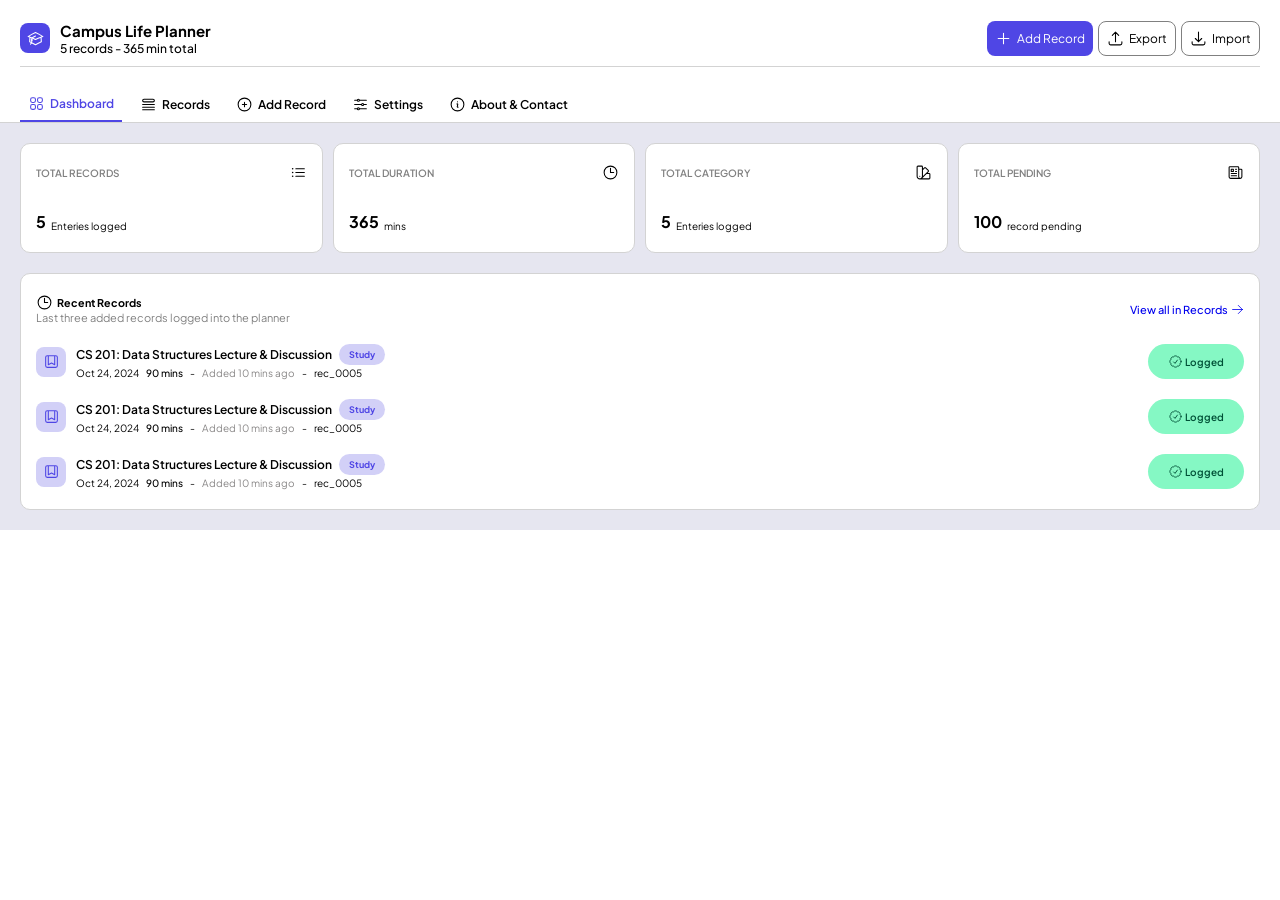
==== index.html @ 9c2cfdbe "M2: original dashboard design" ====
<!DOCTYPE html>
<html lang="en">

<head>
    <meta charset="UTF-8">
    <meta name="viewport" content="width=device-width, initial-scale=1.0">
    <meta name="author" , content="Sandra">
    <meta name="description" content="This is a Campus Life Planner">
    <link rel="stylesheet" href="styles/main.css">
    <title>Campus Life Planner</title>
</head>

<body>
    <main>
        <!-- Header -->
        <header>
            <nav>
                <div class="logo__div">
                    <a href="#" class="logo">
                        <svg style="width: 17px;" xmlns="http://www.w3.org/2000/svg" fill="none" viewBox="0 0 24 24"
                            stroke-width="1.5" stroke="currentColor" class="size-6">
                            <path stroke-linecap="round" stroke-linejoin="round"
                                d="M4.26 10.147a60.438 60.438 0 0 0-.491 6.347A48.62 48.62 0 0 1 12 20.904a48.62 48.62 0 0 1 8.232-4.41 60.46 60.46 0 0 0-.491-6.347m-15.482 0a50.636 50.636 0 0 0-2.658-.813A59.906 59.906 0 0 1 12 3.493a59.903 59.903 0 0 1 10.399 5.84c-.896.248-1.783.52-2.658.814m-15.482 0A50.717 50.717 0 0 1 12 13.489a50.702 50.702 0 0 1 7.74-3.342M6.75 15a.75.75 0 1 0 0-1.5.75.75 0 0 0 0 1.5Zm0 0v-3.675A55.378 55.378 0 0 1 12 8.443m-7.007 11.55A5.981 5.981 0 0 0 6.75 15.75v-1.5" />
                        </svg>

                    </a>
                    <div class="logo__title">
                        <a href="#">Campus Life Planner</a>
                        <p>5 records - 365 min total</p>
                    </div>
                </div>

                <!-- Right side -->
                <div id="div__right">
                    <button id="btn1">
                        <svg style="width: 17px;" xmlns="http://www.w3.org/2000/svg" fill="none" viewBox="0 0 24 24"
                            stroke-width="1.5" stroke="currentColor" class="size-6">
                            <path stroke-linecap="round" stroke-linejoin="round" d="M12 4.5v15m7.5-7.5h-15" />
                        </svg>

                        Add Record
                    </button>
                    <button id="btn2">
                        <svg style="width: 17px;" xmlns="http://www.w3.org/2000/svg" fill="none" viewBox="0 0 24 24"
                            stroke-width="1.5" stroke="currentColor" class="size-6">
                            <path stroke-linecap="round" stroke-linejoin="round"
                                d="M3 16.5v2.25A2.25 2.25 0 0 0 5.25 21h13.5A2.25 2.25 0 0 0 21 18.75V16.5m-13.5-9L12 3m0 0 4.5 4.5M12 3v13.5" />
                        </svg>

                        Export
                    </button>
                    <button id="btn3">
                        <svg style="width: 17px;" xmlns="http://www.w3.org/2000/svg" fill="none" viewBox="0 0 24 24"
                            stroke-width="1.5" stroke="currentColor" class="size-6">
                            <path stroke-linecap="round" stroke-linejoin="round"
                                d="M3 16.5v2.25A2.25 2.25 0 0 0 5.25 21h13.5A2.25 2.25 0 0 0 21 18.75V16.5M16.5 12 12 16.5m0 0L7.5 12m4.5 4.5V3" />
                        </svg>

                        Import
                    </button>
                </div>

                <button id="menu">
                    <svg style="width: 23px;" xmlns="http://www.w3.org/2000/svg" fill="none" viewBox="0 0 24 24"
                        stroke-width="1.5" stroke="currentColor" class="size-6">
                        <path stroke-linecap="round" stroke-linejoin="round"
                            d="M3.75 6.75h16.5M3.75 12h16.5M12 17.25h8.25" />
                    </svg>


                </button>
            </nav>
        </header>

        <!-- Tab Section -->
        <section>
            <div id="tabs">
                <button id="tab1">
                    <svg xmlns="http://www.w3.org/2000/svg" fill="none" viewBox="0 0 24 24" stroke-width="1.5"
                        stroke="currentColor" class="size-6">
                        <path stroke-linecap="round" stroke-linejoin="round"
                            d="M3.75 6A2.25 2.25 0 0 1 6 3.75h2.25A2.25 2.25 0 0 1 10.5 6v2.25a2.25 2.25 0 0 1-2.25 2.25H6a2.25 2.25 0 0 1-2.25-2.25V6ZM3.75 15.75A2.25 2.25 0 0 1 6 13.5h2.25a2.25 2.25 0 0 1 2.25 2.25V18a2.25 2.25 0 0 1-2.25 2.25H6A2.25 2.25 0 0 1 3.75 18v-2.25ZM13.5 6a2.25 2.25 0 0 1 2.25-2.25H18A2.25 2.25 0 0 1 20.25 6v2.25A2.25 2.25 0 0 1 18 10.5h-2.25a2.25 2.25 0 0 1-2.25-2.25V6ZM13.5 15.75a2.25 2.25 0 0 1 2.25-2.25H18a2.25 2.25 0 0 1 2.25 2.25V18A2.25 2.25 0 0 1 18 20.25h-2.25A2.25 2.25 0 0 1 13.5 18v-2.25Z" />
                    </svg>



                    Dashboard
                </button>
                <button id="tab2">
                    <svg xmlns="http://www.w3.org/2000/svg" fill="none" viewBox="0 0 24 24" stroke-width="1.5"
                        stroke="currentColor" class="size-6">
                        <path stroke-linecap="round" stroke-linejoin="round"
                            d="M3.75 12h16.5m-16.5 3.75h16.5M3.75 19.5h16.5M5.625 4.5h12.75a1.875 1.875 0 0 1 0 3.75H5.625a1.875 1.875 0 0 1 0-3.75Z" />
                    </svg>


                    Records
                </button>
                <button id="tab3">
                    <svg xmlns="http://www.w3.org/2000/svg" fill="none" viewBox="0 0 24 24" stroke-width="1.5"
                        stroke="currentColor" class="size-6">
                        <path stroke-linecap="round" stroke-linejoin="round"
                            d="M12 9v6m3-3H9m12 0a9 9 0 1 1-18 0 9 9 0 0 1 18 0Z" />
                    </svg>


                    Add Record
                </button>
                <button id="tab4">
                    <svg xmlns="http://www.w3.org/2000/svg" fill="none" viewBox="0 0 24 24" stroke-width="1.5"
                        stroke="currentColor" class="size-6">
                        <path stroke-linecap="round" stroke-linejoin="round"
                            d="M10.5 6h9.75M10.5 6a1.5 1.5 0 1 1-3 0m3 0a1.5 1.5 0 1 0-3 0M3.75 6H7.5m3 12h9.75m-9.75 0a1.5 1.5 0 0 1-3 0m3 0a1.5 1.5 0 0 0-3 0m-3.75 0H7.5m9-6h3.75m-3.75 0a1.5 1.5 0 0 1-3 0m3 0a1.5 1.5 0 0 0-3 0m-9.75 0h9.75" />
                    </svg>


                    Settings
                </button>
                <button id="tab5">
                    <svg xmlns="http://www.w3.org/2000/svg" fill="none" viewBox="0 0 24 24" stroke-width="1.5"
                        stroke="currentColor" class="size-6">
                        <path stroke-linecap="round" stroke-linejoin="round"
                            d="m11.25 11.25.041-.02a.75.75 0 0 1 1.063.852l-.708 2.836a.75.75 0 0 0 1.063.853l.041-.021M21 12a9 9 0 1 1-18 0 9 9 0 0 1 18 0Zm-9-3.75h.008v.008H12V8.25Z" />
                    </svg>


                    About &amp; Contact
                </button>
            </div>
        </section>

        <!-- Cards -->
        <section id="cards">
            <div id="card__holder">
                <div id="card">
                    <div id="card__top">
                        <h5>TOTAL RECORDS</h5>
                        <svg xmlns="http://www.w3.org/2000/svg" fill="none" viewBox="0 0 24 24" stroke-width="1.5"
                            stroke="currentColor" class="size-6">
                            <path stroke-linecap="round" stroke-linejoin="round"
                                d="M8.25 6.75h12M8.25 12h12m-12 5.25h12M3.75 6.75h.007v.008H3.75V6.75Zm.375 0a.375.375 0 1 1-.75 0 .375.375 0 0 1 .75 0ZM3.75 12h.007v.008H3.75V12Zm.375 0a.375.375 0 1 1-.75 0 .375.375 0 0 1 .75 0Zm-.375 5.25h.007v.008H3.75v-.008Zm.375 0a.375.375 0 1 1-.75 0 .375.375 0 0 1 .75 0Z" />
                        </svg>

                    </div>

                    <div id="card__bottom">
                        <h4>5</h4>
                        <p>Enteries logged</p>
                    </div>
                </div>

                <div id="card">
                    <div id="card__top">
                        <h5>TOTAL DURATION</h5>
                        <svg xmlns="http://www.w3.org/2000/svg" fill="none" viewBox="0 0 24 24" stroke-width="1.5"
                            stroke="currentColor" class="size-6">
                            <path stroke-linecap="round" stroke-linejoin="round"
                                d="M12 6v6h4.5m4.5 0a9 9 0 1 1-18 0 9 9 0 0 1 18 0Z" />
                        </svg>


                    </div>

                    <div id="card__bottom">
                        <h4>365</h4>
                        <p>mins</p>
                    </div>
                </div>

                <div id="card">
                    <div id="card__top">
                        <h5>TOTAL CATEGORY</h5>
                        <svg xmlns="http://www.w3.org/2000/svg" fill="none" viewBox="0 0 24 24" stroke-width="1.5"
                            stroke="currentColor" class="size-6">
                            <path stroke-linecap="round" stroke-linejoin="round"
                                d="M4.098 19.902a3.75 3.75 0 0 0 5.304 0l6.401-6.402M6.75 21A3.75 3.75 0 0 1 3 17.25V4.125C3 3.504 3.504 3 4.125 3h5.25c.621 0 1.125.504 1.125 1.125v4.072M6.75 21a3.75 3.75 0 0 0 3.75-3.75V8.197M6.75 21h13.125c.621 0 1.125-.504 1.125-1.125v-5.25c0-.621-.504-1.125-1.125-1.125h-4.072M10.5 8.197l2.88-2.88c.438-.439 1.15-.439 1.59 0l3.712 3.713c.44.44.44 1.152 0 1.59l-2.879 2.88M6.75 17.25h.008v.008H6.75v-.008Z" />
                        </svg>



                    </div>

                    <div id="card__bottom">
                        <h4>5</h4>
                        <p>Enteries logged</p>
                    </div>
                </div>

                <div id="card">
                    <div id="card__top">
                        <h5>TOTAL PENDING</h5>
                        <svg xmlns="http://www.w3.org/2000/svg" fill="none" viewBox="0 0 24 24" stroke-width="1.5"
                            stroke="currentColor" class="size-6">
                            <path stroke-linecap="round" stroke-linejoin="round"
                                d="M12 7.5h1.5m-1.5 3h1.5m-7.5 3h7.5m-7.5 3h7.5m3-9h3.375c.621 0 1.125.504 1.125 1.125V18a2.25 2.25 0 0 1-2.25 2.25M16.5 7.5V18a2.25 2.25 0 0 0 2.25 2.25M16.5 7.5V4.875c0-.621-.504-1.125-1.125-1.125H4.125C3.504 3.75 3 4.254 3 4.875V18a2.25 2.25 0 0 0 2.25 2.25h13.5M6 7.5h3v3H6v-3Z" />
                        </svg>


                    </div>

                    <div id="card__bottom">
                        <h4>100</h4>
                        <p>record pending</p>
                    </div>
                </div>
            </div>

            <div id="recent">
                <div id="recent__top">
                    <div>
                        <div id="recent__top__title">
                            <svg xmlns="http://www.w3.org/2000/svg" fill="none" viewBox="0 0 24 24" stroke-width="1.5"
                                stroke="currentColor" class="size-6">
                                <path stroke-linecap="round" stroke-linejoin="round"
                                    d="M12 6v6h4.5m4.5 0a9 9 0 1 1-18 0 9 9 0 0 1 18 0Z" />
                            </svg>

                            <h6>Recent Records</h6>
                        </div>
                        <p>Last three added records logged into the planner</p>
                    </div>

                    <a href="#">
                        View all in Records
                        <svg style="width: 13px;" xmlns="http://www.w3.org/2000/svg" fill="none" viewBox="0 0 24 24"
                            stroke-width="1.5" stroke="currentColor" class="size-6">
                            <path stroke-linecap="round" stroke-linejoin="round"
                                d="M13.5 4.5 21 12m0 0-7.5 7.5M21 12H3" />
                        </svg>

                    </a>
                </div>

                <article>
                    <div id="article__title__holder">
                        <div id="record__icon">
                            <svg xmlns="http://www.w3.org/2000/svg" fill="none" viewBox="0 0 24 24" stroke-width="1.5"
                                stroke="currentColor" class="size-6">
                                <path stroke-linecap="round" stroke-linejoin="round"
                                    d="M16.5 3.75V16.5L12 14.25 7.5 16.5V3.75m9 0H18A2.25 2.25 0 0 1 20.25 6v12A2.25 2.25 0 0 1 18 20.25H6A2.25 2.25 0 0 1 3.75 18V6A2.25 2.25 0 0 1 6 3.75h1.5m9 0h-9" />
                            </svg>
                        </div>

                        <div>
                            <div id="article__title">
                                <h4>CS 201: Data Structures Lecture & Discussion</h4>
                                <p>Study</p>
                            </div>
                            <p id="article__footer">
                                Oct 24, 2024 <span style="font-weight: 500;">90 mins</span> - <span
                                    style="color: rgb(137, 135, 135);">Added 10 mins ago</span> - <span
                                    style="font-size: 10px;">rec_0005</span>
                            </p>
                        </div>
                    </div>

                    <div id="article__status">
                        <svg style="width: 15px;" xmlns="http://www.w3.org/2000/svg" fill="none" viewBox="0 0 24 24" stroke-width="1.5"
                            stroke="currentColor" class="size-6">
                            <path stroke-linecap="round" stroke-linejoin="round"
                                d="M9 12.75 11.25 15 15 9.75M21 12c0 1.268-.63 2.39-1.593 3.068a3.745 3.745 0 0 1-1.043 3.296 3.745 3.745 0 0 1-3.296 1.043A3.745 3.745 0 0 1 12 21c-1.268 0-2.39-.63-3.068-1.593a3.746 3.746 0 0 1-3.296-1.043 3.745 3.745 0 0 1-1.043-3.296A3.745 3.745 0 0 1 3 12c0-1.268.63-2.39 1.593-3.068a3.745 3.745 0 0 1 1.043-3.296 3.746 3.746 0 0 1 3.296-1.043A3.746 3.746 0 0 1 12 3c1.268 0 2.39.63 3.068 1.593a3.746 3.746 0 0 1 3.296 1.043 3.746 3.746 0 0 1 1.043 3.296A3.745 3.745 0 0 1 21 12Z" />
                        </svg>

                        Logged
                    </div>
                </article>

                <article>
                    <div id="article__title__holder">
                        <div id="record__icon">
                            <svg xmlns="http://www.w3.org/2000/svg" fill="none" viewBox="0 0 24 24" stroke-width="1.5"
                                stroke="currentColor" class="size-6">
                                <path stroke-linecap="round" stroke-linejoin="round"
                                    d="M16.5 3.75V16.5L12 14.25 7.5 16.5V3.75m9 0H18A2.25 2.25 0 0 1 20.25 6v12A2.25 2.25 0 0 1 18 20.25H6A2.25 2.25 0 0 1 3.75 18V6A2.25 2.25 0 0 1 6 3.75h1.5m9 0h-9" />
                            </svg>
                        </div>

                        <div>
                            <div id="article__title">
                                <h4>CS 201: Data Structures Lecture & Discussion</h4>
                                <p>Study</p>
                            </div>
                            <p id="article__footer">
                                Oct 24, 2024 <span style="font-weight: 500;">90 mins</span> - <span
                                    style="color: rgb(137, 135, 135);">Added 10 mins ago</span> - <span
                                    style="font-size: 10px;">rec_0005</span>
                            </p>
                        </div>
                    </div>

                    <div id="article__status">
                        <svg style="width: 15px;" xmlns="http://www.w3.org/2000/svg" fill="none" viewBox="0 0 24 24" stroke-width="1.5"
                            stroke="currentColor" class="size-6">
                            <path stroke-linecap="round" stroke-linejoin="round"
                                d="M9 12.75 11.25 15 15 9.75M21 12c0 1.268-.63 2.39-1.593 3.068a3.745 3.745 0 0 1-1.043 3.296 3.745 3.745 0 0 1-3.296 1.043A3.745 3.745 0 0 1 12 21c-1.268 0-2.39-.63-3.068-1.593a3.746 3.746 0 0 1-3.296-1.043 3.745 3.745 0 0 1-1.043-3.296A3.745 3.745 0 0 1 3 12c0-1.268.63-2.39 1.593-3.068a3.745 3.745 0 0 1 1.043-3.296 3.746 3.746 0 0 1 3.296-1.043A3.746 3.746 0 0 1 12 3c1.268 0 2.39.63 3.068 1.593a3.746 3.746 0 0 1 3.296 1.043 3.746 3.746 0 0 1 1.043 3.296A3.745 3.745 0 0 1 21 12Z" />
                        </svg>

                        Logged
                    </div>
                </article>

                <article>
                    <div id="article__title__holder">
                        <div id="record__icon">
                            <svg xmlns="http://www.w3.org/2000/svg" fill="none" viewBox="0 0 24 24" stroke-width="1.5"
                                stroke="currentColor" class="size-6">
                                <path stroke-linecap="round" stroke-linejoin="round"
                                    d="M16.5 3.75V16.5L12 14.25 7.5 16.5V3.75m9 0H18A2.25 2.25 0 0 1 20.25 6v12A2.25 2.25 0 0 1 18 20.25H6A2.25 2.25 0 0 1 3.75 18V6A2.25 2.25 0 0 1 6 3.75h1.5m9 0h-9" />
                            </svg>
                        </div>

                        <div>
                            <div id="article__title">
                                <h4>CS 201: Data Structures Lecture & Discussion</h4>
                                <p>Study</p>
                            </div>
                            <p id="article__footer">
                                Oct 24, 2024 <span style="font-weight: 500;">90 mins</span> - <span
                                    style="color: rgb(137, 135, 135);">Added 10 mins ago</span> - <span
                                    style="font-size: 10px;">rec_0005</span>
                            </p>
                        </div>
                    </div>

                    <div id="article__status">
                        <svg style="width: 15px;" xmlns="http://www.w3.org/2000/svg" fill="none" viewBox="0 0 24 24" stroke-width="1.5"
                            stroke="currentColor" class="size-6">
                            <path stroke-linecap="round" stroke-linejoin="round"
                                d="M9 12.75 11.25 15 15 9.75M21 12c0 1.268-.63 2.39-1.593 3.068a3.745 3.745 0 0 1-1.043 3.296 3.745 3.745 0 0 1-3.296 1.043A3.745 3.745 0 0 1 12 21c-1.268 0-2.39-.63-3.068-1.593a3.746 3.746 0 0 1-3.296-1.043 3.745 3.745 0 0 1-1.043-3.296A3.745 3.745 0 0 1 3 12c0-1.268.63-2.39 1.593-3.068a3.745 3.745 0 0 1 1.043-3.296 3.746 3.746 0 0 1 3.296-1.043A3.746 3.746 0 0 1 12 3c1.268 0 2.39.63 3.068 1.593a3.746 3.746 0 0 1 3.296 1.043 3.746 3.746 0 0 1 1.043 3.296A3.745 3.745 0 0 1 21 12Z" />
                        </svg>

                        Logged
                    </div>
                </article>
            </div>
        </section>
    </main>
</body>

</html>
---- styles/main.css ----
@import url('https://fonts.googleapis.com/css2?family=Plus+Jakarta+Sans:ital,wght@0,200..800;1,200..800&display=swap');

* {
    margin: 0px;
    padding: 0px;
    box-sizing: border-box;
    font-family: "Plus Jakarta Sans", sans-serif;
    font-optical-sizing: auto;
}

svg {
    width: 17px;
}

main {
    width: 100%;
    height: 100%;
}

header {
    width: 100%;
    padding: 20px;
}

nav {
    width: 100%;
    display: flex;
    justify-content: space-between;
    align-items: center;
    padding-bottom: 10px;
    border-bottom: 1.4px solid lightgray;
}

nav .logo__div {
    display: flex;
    align-items: center;
    gap: 10px;
}

nav .logo__div .logo {
    width: 30px;
    height: 30px;
    background-color: #4F46E5;
    color: white;
    border-radius: 8px;
    display: flex;
    justify-content: center;
    align-items: center;
}

nav .logo__div .logo__title a {
    color: black;
    font-weight: bold;
    text-decoration: none;
    font-size: 15px;
}

nav .logo__div .logo__title p {
    font-size: 12px;
    font-weight: 500;
}

nav #div__right {
    display: flex;
    gap: 5px;
}

nav #div__right button {
    border: none;
    padding: 8px;
    border-radius: 8px;
    display: flex;
    align-items: center;
    gap: 5px;
    font-size: 12px;
}

nav #div__right #btn1 {
    background-color: #4F46E5;
    color: white;
}

nav #div__right #btn2,
nav #div__right #btn3 {
    background-color: white;
    border: 1.5px solid gray;
}

nav #menu {
    display: none;
}

section {
    width: 100%;
}

section #tabs {
    width: 100%;
    display: flex;
    align-items: center;
    gap: 10px;
    padding: 0px 20px;
    border-bottom: 1px solid lightgray;
}

section button {
    border: none;
    padding: 8px;
    display: flex;
    align-items: center;
    gap: 5px;
    font-size: 12px;
    background-color: transparent;
    font-weight: 600;
    cursor: pointer;
}

section button:hover {
    border-bottom: 2px solid gray;
    cursor: pointer;
}

section #tabs #tab1 {
    color: #4F46E5;
    border-bottom: 2px solid #4F46E5;
}

#cards {
    width: 100%;
    background-color: #e6e6f0;
    padding: 20px;
}

#cards #card__holder {
    display: grid;
    grid-template-columns: repeat(4, minmax(0, 1fr));
    gap: 10px;
}

#cards #card__holder #card {
    background-color: white;
    padding: 20px 15px;
    border-radius: 10px;
    border: 1px solid lightgray;
}


#cards #card__holder #card #card__top {
    display: flex;
    justify-content: space-between;
    align-items: center;
}

#cards #card__holder #card #card__top h5 {
    font-size: 10px;
    color: gray;
    font-weight: 600;
}

#cards #card__holder #card #card__bottom {
    margin-top: 30px;
    display: flex;
    align-items: end;
    gap: 5px;
}

#cards #card__holder #card #card__bottom p {
    font-size: 10px;
}

#cards #recent {
    width: 100%;
    margin-top: 20px;
    background-color: white;
    padding: 20px 15px;
    border-radius: 10px;
    border: 1px solid lightgray;
}

#cards #recent #recent__top {
    display: flex;
    justify-content: space-between;
    align-items: center;
}

#cards #recent #recent__top div #recent__top__title {
    display: flex;
    gap: 4px;
    align-items: center;
}

#cards #recent #recent__top div p {
    font-size: 11px;
    color: gray;
}

#cards #recent #recent__top a {
    display: flex;
    font-size: 11px;
    align-items: center;
    gap: 3px;
    text-decoration: none;
    font-weight: 500;
}

#cards #recent article {
    display: flex;
    justify-content: space-between;
    margin-top: 20px;
}

#cards #recent article #article__title__holder {
    display: flex;
    align-items: center;
    gap: 10px;
}

#cards #recent article #record__icon {
    width: 30px;
    height: 30px;
    display: flex;
    border-radius: 8px;
    color: #4F46E5;
    justify-content: center;
    align-items: center;
    background-color: #d2d0f7;
}

#cards #recent article #article__title {
    display: flex;
    align-items: center;
    gap: 7px;
}

#cards #recent article #article__title h4 {
    font-size: 12px;
    font-weight: 600;
}

#cards #recent article #article__title p {
    background-color: #d2d0f7;
    color: #4F46E5;
    padding: 5px 10px;
    font-size: 9px;
    border-radius: 20px;
    font-weight: 700;
}

#cards #recent article #article__footer {
    display: flex;
    align-items: center;
    gap: 7px;
    margin-top: 2px;
    font-size: 10px;
}

#cards #recent article #article__status {
    display: flex;
    align-items: center;
    font-size: 10px;
    background-color: #85F8C4;
    gap: 2px;
    padding: 5px 20px;
    border-radius: 20px;
    font-weight: 600;
    color: #005137;
}






/* Responsivess for Mobile */
@media (max-width: 768px) {

    nav .logo__div {
        display: flex;
        align-items: center;
        gap: 10px;
    }

    nav .logo__div .logo {
        width: 30px;
        height: 30px;
        background-color: #4F46E5;
        color: white;
        border-radius: 8px;
        display: flex;
        justify-content: center;
        align-items: center;
    }

    nav #div__right {
        display: none;
    }

    nav #menu {
        display: block;
        background-color: transparent;
        border: none;
    }

    section #tabs {
        display: none;
    }

    #cards #card__holder {
        display: grid;
        grid-template-columns: repeat(1, minmax(0, 1fr));
        gap: 10px;
    }
}
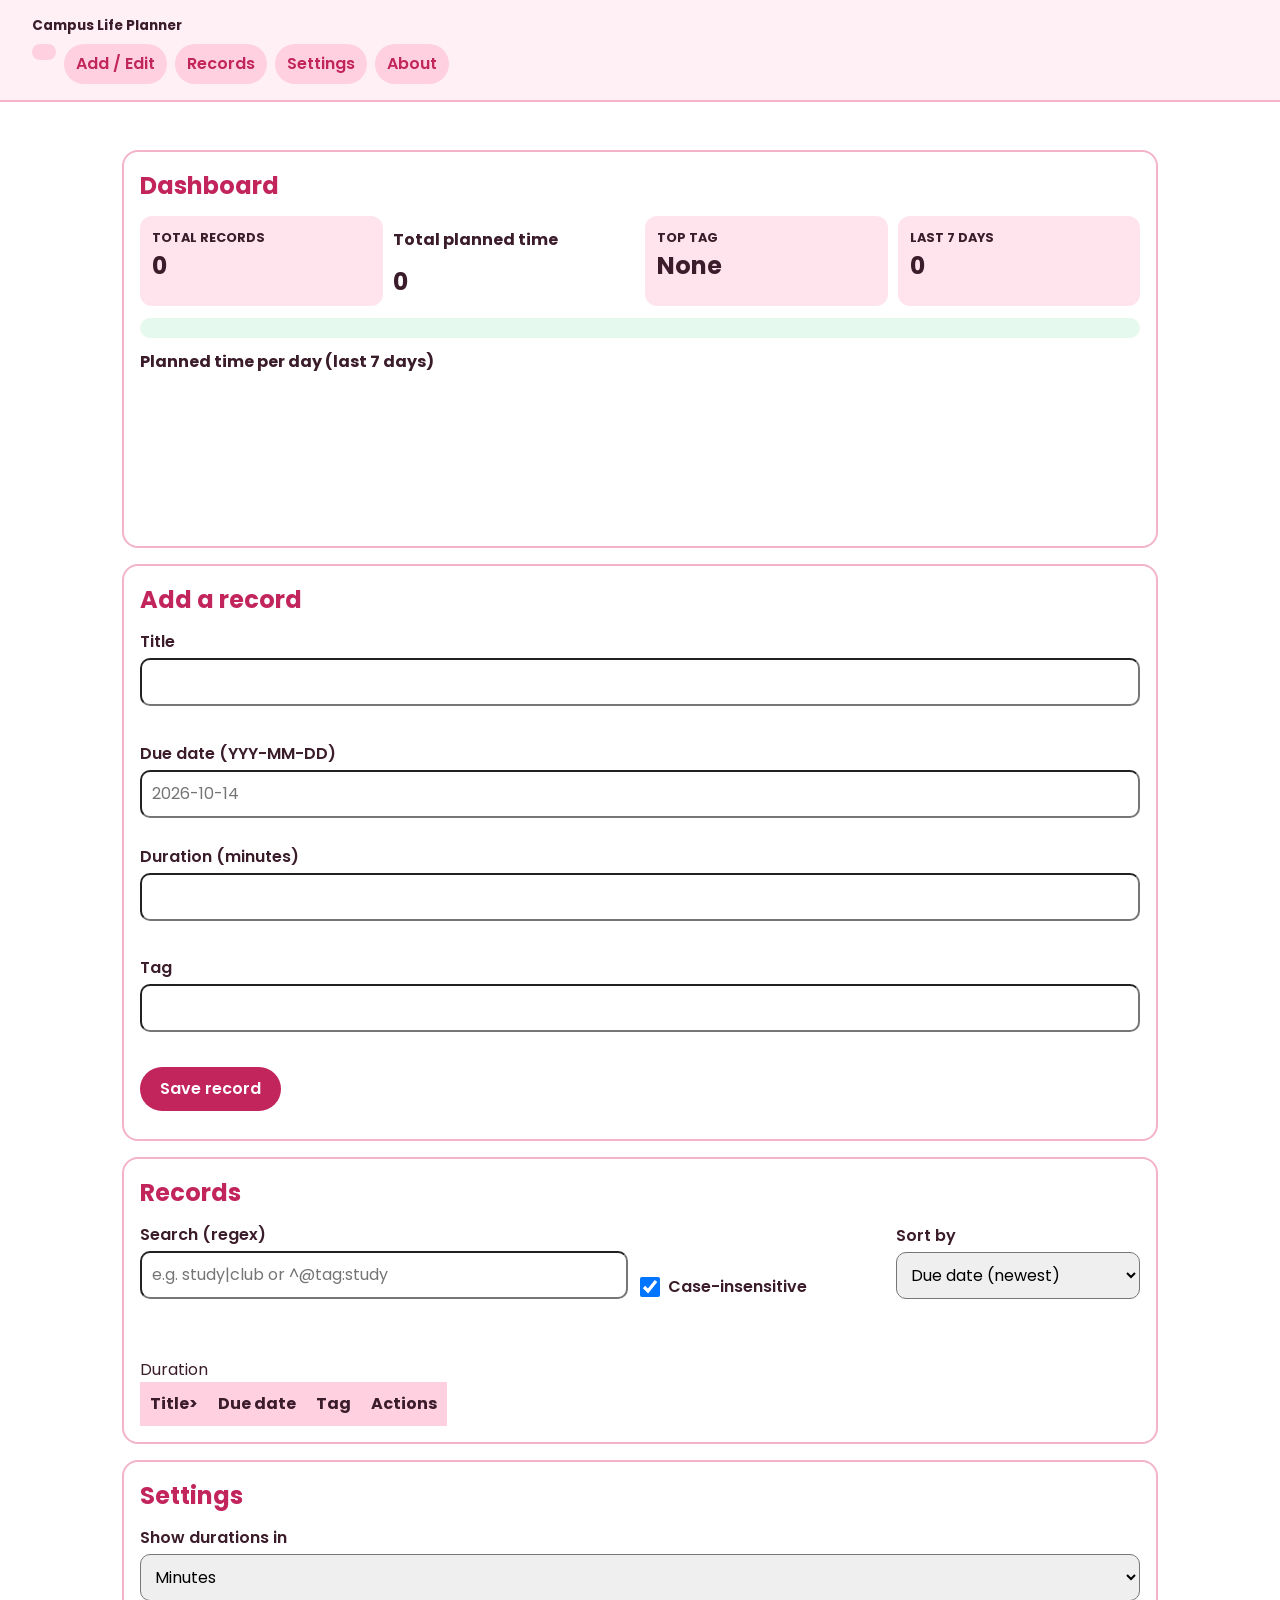
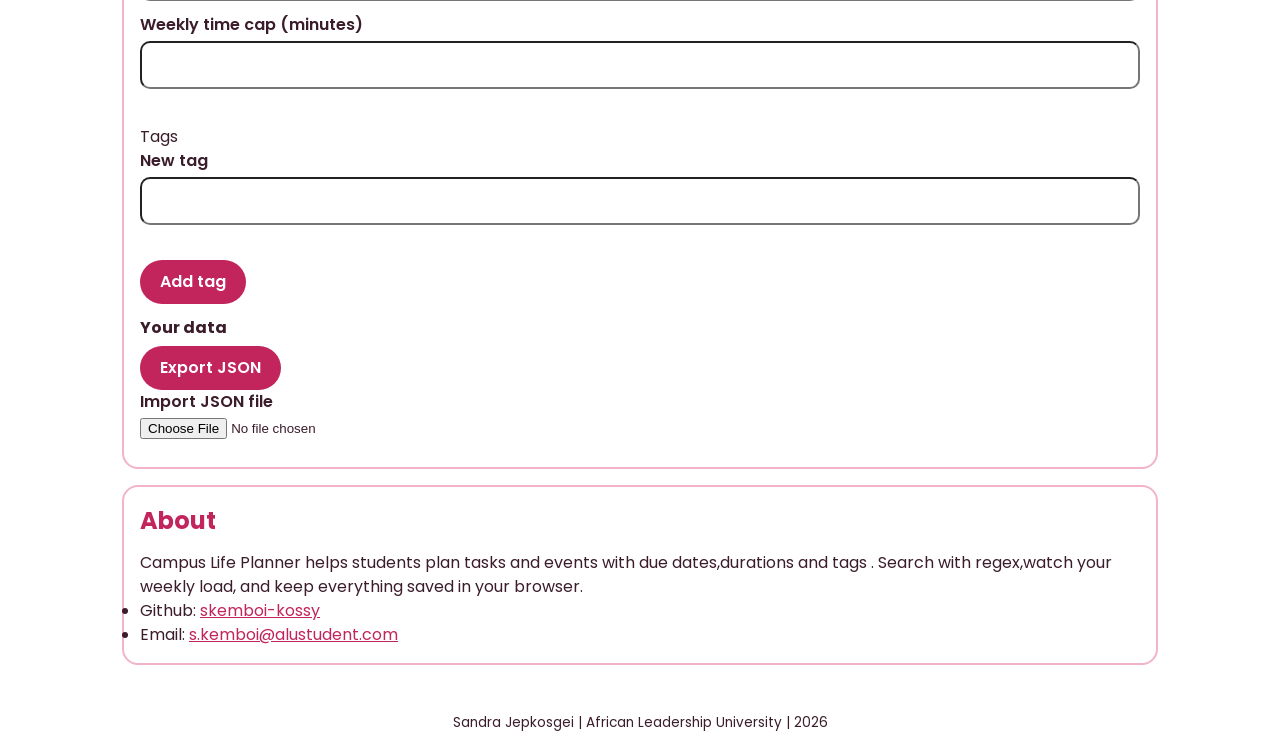
==== commit 2ae71511: "Simplified pink design with inline edit" ====
--- a/index.html
+++ b/index.html
@@ -1,340 +1,157 @@
 <!DOCTYPE html>
 <html lang="en">
+<head>
+  <meta charset="UTF-8">
+  <meta name="viewport" content="width=device-width", initial-scale="1">
+  <meta name="description" content="Campus Life Planner:plan tasks and events with durations and tags.">
+  <title>Campus Life Planner</title>
+  <link rel="preconnect" href="https://fonts.googleapis.com">
+  <link href="https://fonts.googleapis.com/css2?family=Poppins:wght@400;600;700&display=swap" rel="stylesheet">
+  <link rel="stylesheet" href="styles/main.css">
+  </head>
+  <body>
+    <a class="skip-link" href="#main">Skip to main content</a>
 
-<head>
-    <meta charset="UTF-8">
-    <meta name="viewport" content="width=device-width, initial-scale=1.0">
-    <meta name="author" , content="Sandra">
-    <meta name="description" content="This is a Campus Life Planner">
-    <link rel="stylesheet" href="styles/main.css">
-    <title>Campus Life Planner</title>
-</head>
+    <header>
+      <h1>Campus Life Planner</h1>
+      <p id+="summary"></p>
+      <nav aria-label="Main">
+        <ul>
+          <li><a href="#dashboard"></a></li>
+          <li><a href="#add">Add / Edit</a></li>
+          <li><a href="#records">Records</a></li>
+          <li><a href="#Settings">Settings</a></li>
+          <li><a href="#about">About</a></li>
+        </ul>
+      </nav>
+    </header>
+ 
+    <main id="main"tabindex="-1">
+      <p id="message" role="status"></p>
 
-<body>
-    <main>
-        <!-- Header -->
-        <header>
-            <nav>
-                <div class="logo__div">
-                    <a href="#" class="logo">
-                        <svg style="width: 17px;" xmlns="http://www.w3.org/2000/svg" fill="none" viewBox="0 0 24 24"
-                            stroke-width="1.5" stroke="currentColor" class="size-6">
-                            <path stroke-linecap="round" stroke-linejoin="round"
-                                d="M4.26 10.147a60.438 60.438 0 0 0-.491 6.347A48.62 48.62 0 0 1 12 20.904a48.62 48.62 0 0 1 8.232-4.41 60.46 60.46 0 0 0-.491-6.347m-15.482 0a50.636 50.636 0 0 0-2.658-.813A59.906 59.906 0 0 1 12 3.493a59.903 59.903 0 0 1 10.399 5.84c-.896.248-1.783.52-2.658.814m-15.482 0A50.717 50.717 0 0 1 12 13.489a50.702 50.702 0 0 1 7.74-3.342M6.75 15a.75.75 0 1 0 0-1.5.75.75 0 0 0 0 1.5Zm0 0v-3.675A55.378 55.378 0 0 1 12 8.443m-7.007 11.55A5.981 5.981 0 0 0 6.75 15.75v-1.5" />
-                        </svg>
+      <section id="dashboard" aria-labelledby="dashboard-title">
+        <h2 id="dashboard-title">Dashboard</h2>
+        <div class="cards">
+          <div class="card"><h3>Total records</h3><p class="big" id="stat-total">0</p></div>
+          <div clas="card"><h3>Total planned time<h3><p class="big" id="stat-duration">0</p></div>
+          <div class="card"><h3>Top tag</h3><p class="big" id="stat-tag">None</p></div>
+          <div class="card"><h3>Last 7 days</h3><p class="big" id="stat-week">0</p></div>
+        </div>
+        <p id="cap-message" class="cap" role="status" aria-live="polite"></p>
+      <h3>Planned time per day (last 7 days)</h3>
+      <div id="chart" class="chart" role="img" aria-label="Chart"></div>
+      </section>
 
-                    </a>
-                    <div class="logo__title">
-                        <a href="#">Campus Life Planner</a>
-                        <p>5 records - 365 min total</p>
-                    </div>
-                </div>
+      <section id="add" aria-labelledby="add title">
+        <h2 id="add-title">Add a record</h2>
+        <form id="task-form"novalidate>
+          <div class="field">
+            <label for="title">Title</label>
+            <input id="title" type="text"autocomplete="off" aria-describedby="title-error">
+            <p class="error" id="title-error"></p>
+          </div>
+          <div class="field">
+            <label for="due-date">Due date (YYY-MM-DD)</label>
+            <input id="due-date" type="text" placeholder="2026-10-14" autocomplete="off" aria-describedby="due-date-error">
+            <p class="error" id="due-date-error"></p>
+          <div>
+          <div class="field">
+            <label for="duration">Duration (minutes)</label>
+            <input id="duration" type="text" autocomplete="off" aria-describedby="duration-error">
+            <p class="error" id="duration-error"></p>
+          </div>
+          <div class="field">
+            <label for="tag">Tag</label>
+            <input id="tag" type="text" list="tag-options" autocomplete="off" aria-describedby="tag-error">
+            <datalist id="tag-options"></datalist>
+            <p class="error" id="tag-error"></p>
+          </div>
+          <button type="submit" class="btn">Save record</button>
+        </form>
+      </section>
 
-                <!-- Right side -->
-                <div id="div__right">
-                    <button id="btn1">
-                        <svg style="width: 17px;" xmlns="http://www.w3.org/2000/svg" fill="none" viewBox="0 0 24 24"
-                            stroke-width="1.5" stroke="currentColor" class="size-6">
-                            <path stroke-linecap="round" stroke-linejoin="round" d="M12 4.5v15m7.5-7.5h-15" />
-                        </svg>
+      <section id="records" aria-labelledby="records-title">
+      <h2 id="records-title">Records</h2>
+      <div class="controls">
+        <div class="field">
+          <label for="search">Search (regex)</label>
+          <input id="search" type="text" autocomplete="off" placeholder="e.g. study|club or ^@tag:study">
+        </div>
+        <div class="field check">
+          <input id="case-toggle" type="checkbox" checked>
+          <label for="case-toggle">Case-insensitive</label>
+        </div>
+        <div class="field">
+          <label for="sort">Sort by</label>
+          <select id="sort">
+            <option value="dueDate-desc">Due date (newest)</option>
+            <option value="dueDate-asc">Due date (oldest)</option>
+            <option value="title-asc">Title (A to Z)</option>
+            <option value="title-desc">Title (Z to A)</option>
+            <option value="duration-desc">Duration (high to low)</option>
+            <option value="duration-asc">Duration (low to high)</option>
+          </select>
+        </div>
+      </div>
+      <p id="search-status" role="status"></p>
+      <p id="table-message" role="status"></p>
+      <table>
+        <thead>
+          <tr><th scope="col">Title></th><th scope="col">Due date</th></th scope="col">Duration</th><th scope="col">Tag</th><th scope="col">Actions</th></tr>
+        </thead>
+        <tbody id="rows"></tbody>
+      </table>
+    </section>
 
-                        Add Record
-                    </button>
-                    <button id="btn2">
-                        <svg style="width: 17px;" xmlns="http://www.w3.org/2000/svg" fill="none" viewBox="0 0 24 24"
-                            stroke-width="1.5" stroke="currentColor" class="size-6">
-                            <path stroke-linecap="round" stroke-linejoin="round"
-                                d="M3 16.5v2.25A2.25 2.25 0 0 0 5.25 21h13.5A2.25 2.25 0 0 0 21 18.75V16.5m-13.5-9L12 3m0 0 4.5 4.5M12 3v13.5" />
-                        </svg>
+    <section id="settings" aria-labelledby="settings-title">
+      <h2 id="settings-title">Settings</h2>
+      <div class="field">
+        <label for="unit">Show durations in</label>
+        <select id="unit">
+          <option value="minutes">Minutes</option>
+          <option value="hours">hours</option>
+        </select>
+      </div>
+      <div class="field">
+        <label for="cap">Weekly time cap (minutes)</label>
+        <input id="cap" type="text" aria-describedby="cap-error">
+        <p class="error" id="cap-error"></p>
+      </div>
+      <h3></h3>Tags</h3>
+      <ul id="tag-list" class="tag-list"></ul> 
+      <form id="tag-form" novalidate>
+        <div class="field">
+          <label for="new-tag">New tag</label>
+          <input id="new-tag" type="text" autocomplete="off" aria-describeby="new-tag-error">
+          <p class="error" id="new-tag-error"></p>
+        </div>
+        <button type="submit" class="btn">Add tag</button>
+      </form>
+      <h3>Your data</h3>
+      <button type="button" class="btn" id="export btn">Export JSON</button>
+      <div class="field">
+        <label for="import-file">Import JSON file</label>
+        <input id="import-file" type="file" accept=".json">
+      </div>
+    </section>
 
-                        Export
-                    </button>
-                    <button id="btn3">
-                        <svg style="width: 17px;" xmlns="http://www.w3.org/2000/svg" fill="none" viewBox="0 0 24 24"
-                            stroke-width="1.5" stroke="currentColor" class="size-6">
-                            <path stroke-linecap="round" stroke-linejoin="round"
-                                d="M3 16.5v2.25A2.25 2.25 0 0 0 5.25 21h13.5A2.25 2.25 0 0 0 21 18.75V16.5M16.5 12 12 16.5m0 0L7.5 12m4.5 4.5V3" />
-                        </svg>
+    <section id="about" aria-labelledby="about-title">
+      <h2 id="about-title">About</h2>
+      <p>Campus Life Planner helps students plan tasks and events with due dates,durations and tags . Search with regex,watch your weekly load, and keep everything saved in your browser.</p>
+      <ul>
+         <li>Github: <a href="https://github.com/skemboi-kossy">skemboi-kossy</a></li>
+         <li>Email: <a href="mailto:s.kemboi@alustudent.com">s.kemboi@alustudent.com</a></li>
+      </ul>
+    </section>
+  </main>
 
-                        Import
-                    </button>
-                </div>
-
-                <button id="menu">
-                    <svg style="width: 23px;" xmlns="http://www.w3.org/2000/svg" fill="none" viewBox="0 0 24 24"
-                        stroke-width="1.5" stroke="currentColor" class="size-6">
-                        <path stroke-linecap="round" stroke-linejoin="round"
-                            d="M3.75 6.75h16.5M3.75 12h16.5M12 17.25h8.25" />
-                    </svg>
-
-
-                </button>
-            </nav>
-        </header>
-
-        <!-- Tab Section -->
-        <section>
-            <div id="tabs">
-                <button id="tab1">
-                    <svg xmlns="http://www.w3.org/2000/svg" fill="none" viewBox="0 0 24 24" stroke-width="1.5"
-                        stroke="currentColor" class="size-6">
-                        <path stroke-linecap="round" stroke-linejoin="round"
-                            d="M3.75 6A2.25 2.25 0 0 1 6 3.75h2.25A2.25 2.25 0 0 1 10.5 6v2.25a2.25 2.25 0 0 1-2.25 2.25H6a2.25 2.25 0 0 1-2.25-2.25V6ZM3.75 15.75A2.25 2.25 0 0 1 6 13.5h2.25a2.25 2.25 0 0 1 2.25 2.25V18a2.25 2.25 0 0 1-2.25 2.25H6A2.25 2.25 0 0 1 3.75 18v-2.25ZM13.5 6a2.25 2.25 0 0 1 2.25-2.25H18A2.25 2.25 0 0 1 20.25 6v2.25A2.25 2.25 0 0 1 18 10.5h-2.25a2.25 2.25 0 0 1-2.25-2.25V6ZM13.5 15.75a2.25 2.25 0 0 1 2.25-2.25H18a2.25 2.25 0 0 1 2.25 2.25V18A2.25 2.25 0 0 1 18 20.25h-2.25A2.25 2.25 0 0 1 13.5 18v-2.25Z" />
-                    </svg>
+  <footer><p>Sandra Jepkosgei | African Leadership University | 2026</p></footer>
+  <script type="module" src="scripts/main.js"></script>
+</body>
+</html>
+  
 
 
 
-                    Dashboard
-                </button>
-                <button id="tab2">
-                    <svg xmlns="http://www.w3.org/2000/svg" fill="none" viewBox="0 0 24 24" stroke-width="1.5"
-                        stroke="currentColor" class="size-6">
-                        <path stroke-linecap="round" stroke-linejoin="round"
-                            d="M3.75 12h16.5m-16.5 3.75h16.5M3.75 19.5h16.5M5.625 4.5h12.75a1.875 1.875 0 0 1 0 3.75H5.625a1.875 1.875 0 0 1 0-3.75Z" />
-                    </svg>
 
-
-                    Records
-                </button>
-                <button id="tab3">
-                    <svg xmlns="http://www.w3.org/2000/svg" fill="none" viewBox="0 0 24 24" stroke-width="1.5"
-                        stroke="currentColor" class="size-6">
-                        <path stroke-linecap="round" stroke-linejoin="round"
-                            d="M12 9v6m3-3H9m12 0a9 9 0 1 1-18 0 9 9 0 0 1 18 0Z" />
-                    </svg>
-
-
-                    Add Record
-                </button>
-                <button id="tab4">
-                    <svg xmlns="http://www.w3.org/2000/svg" fill="none" viewBox="0 0 24 24" stroke-width="1.5"
-                        stroke="currentColor" class="size-6">
-                        <path stroke-linecap="round" stroke-linejoin="round"
-                            d="M10.5 6h9.75M10.5 6a1.5 1.5 0 1 1-3 0m3 0a1.5 1.5 0 1 0-3 0M3.75 6H7.5m3 12h9.75m-9.75 0a1.5 1.5 0 0 1-3 0m3 0a1.5 1.5 0 0 0-3 0m-3.75 0H7.5m9-6h3.75m-3.75 0a1.5 1.5 0 0 1-3 0m3 0a1.5 1.5 0 0 0-3 0m-9.75 0h9.75" />
-                    </svg>
-
-
-                    Settings
-                </button>
-                <button id="tab5">
-                    <svg xmlns="http://www.w3.org/2000/svg" fill="none" viewBox="0 0 24 24" stroke-width="1.5"
-                        stroke="currentColor" class="size-6">
-                        <path stroke-linecap="round" stroke-linejoin="round"
-                            d="m11.25 11.25.041-.02a.75.75 0 0 1 1.063.852l-.708 2.836a.75.75 0 0 0 1.063.853l.041-.021M21 12a9 9 0 1 1-18 0 9 9 0 0 1 18 0Zm-9-3.75h.008v.008H12V8.25Z" />
-                    </svg>
-
-
-                    About &amp; Contact
-                </button>
-            </div>
-        </section>
-
-        <!-- Cards -->
-        <section id="cards">
-            <div id="card__holder">
-                <div id="card">
-                    <div id="card__top">
-                        <h5>TOTAL RECORDS</h5>
-                        <svg xmlns="http://www.w3.org/2000/svg" fill="none" viewBox="0 0 24 24" stroke-width="1.5"
-                            stroke="currentColor" class="size-6">
-                            <path stroke-linecap="round" stroke-linejoin="round"
-                                d="M8.25 6.75h12M8.25 12h12m-12 5.25h12M3.75 6.75h.007v.008H3.75V6.75Zm.375 0a.375.375 0 1 1-.75 0 .375.375 0 0 1 .75 0ZM3.75 12h.007v.008H3.75V12Zm.375 0a.375.375 0 1 1-.75 0 .375.375 0 0 1 .75 0Zm-.375 5.25h.007v.008H3.75v-.008Zm.375 0a.375.375 0 1 1-.75 0 .375.375 0 0 1 .75 0Z" />
-                        </svg>
-
-                    </div>
-
-                    <div id="card__bottom">
-                        <h4>5</h4>
-                        <p>Enteries logged</p>
-                    </div>
-                </div>
-
-                <div id="card">
-                    <div id="card__top">
-                        <h5>TOTAL DURATION</h5>
-                        <svg xmlns="http://www.w3.org/2000/svg" fill="none" viewBox="0 0 24 24" stroke-width="1.5"
-                            stroke="currentColor" class="size-6">
-                            <path stroke-linecap="round" stroke-linejoin="round"
-                                d="M12 6v6h4.5m4.5 0a9 9 0 1 1-18 0 9 9 0 0 1 18 0Z" />
-                        </svg>
-
-
-                    </div>
-
-                    <div id="card__bottom">
-                        <h4>365</h4>
-                        <p>mins</p>
-                    </div>
-                </div>
-
-                <div id="card">
-                    <div id="card__top">
-                        <h5>TOTAL CATEGORY</h5>
-                        <svg xmlns="http://www.w3.org/2000/svg" fill="none" viewBox="0 0 24 24" stroke-width="1.5"
-                            stroke="currentColor" class="size-6">
-                            <path stroke-linecap="round" stroke-linejoin="round"
-                                d="M4.098 19.902a3.75 3.75 0 0 0 5.304 0l6.401-6.402M6.75 21A3.75 3.75 0 0 1 3 17.25V4.125C3 3.504 3.504 3 4.125 3h5.25c.621 0 1.125.504 1.125 1.125v4.072M6.75 21a3.75 3.75 0 0 0 3.75-3.75V8.197M6.75 21h13.125c.621 0 1.125-.504 1.125-1.125v-5.25c0-.621-.504-1.125-1.125-1.125h-4.072M10.5 8.197l2.88-2.88c.438-.439 1.15-.439 1.59 0l3.712 3.713c.44.44.44 1.152 0 1.59l-2.879 2.88M6.75 17.25h.008v.008H6.75v-.008Z" />
-                        </svg>
-
-
-
-                    </div>
-
-                    <div id="card__bottom">
-                        <h4>5</h4>
-                        <p>Enteries logged</p>
-                    </div>
-                </div>
-
-                <div id="card">
-                    <div id="card__top">
-                        <h5>TOTAL PENDING</h5>
-                        <svg xmlns="http://www.w3.org/2000/svg" fill="none" viewBox="0 0 24 24" stroke-width="1.5"
-                            stroke="currentColor" class="size-6">
-                            <path stroke-linecap="round" stroke-linejoin="round"
-                                d="M12 7.5h1.5m-1.5 3h1.5m-7.5 3h7.5m-7.5 3h7.5m3-9h3.375c.621 0 1.125.504 1.125 1.125V18a2.25 2.25 0 0 1-2.25 2.25M16.5 7.5V18a2.25 2.25 0 0 0 2.25 2.25M16.5 7.5V4.875c0-.621-.504-1.125-1.125-1.125H4.125C3.504 3.75 3 4.254 3 4.875V18a2.25 2.25 0 0 0 2.25 2.25h13.5M6 7.5h3v3H6v-3Z" />
-                        </svg>
-
-
-                    </div>
-
-                    <div id="card__bottom">
-                        <h4>100</h4>
-                        <p>record pending</p>
-                    </div>
-                </div>
-            </div>
-
-            <div id="recent">
-                <div id="recent__top">
-                    <div>
-                        <div id="recent__top__title">
-                            <svg xmlns="http://www.w3.org/2000/svg" fill="none" viewBox="0 0 24 24" stroke-width="1.5"
-                                stroke="currentColor" class="size-6">
-                                <path stroke-linecap="round" stroke-linejoin="round"
-                                    d="M12 6v6h4.5m4.5 0a9 9 0 1 1-18 0 9 9 0 0 1 18 0Z" />
-                            </svg>
-
-                            <h6>Recent Records</h6>
-                        </div>
-                        <p>Last three added records logged into the planner</p>
-                    </div>
-
-                    <a href="#">
-                        View all in Records
-                        <svg style="width: 13px;" xmlns="http://www.w3.org/2000/svg" fill="none" viewBox="0 0 24 24"
-                            stroke-width="1.5" stroke="currentColor" class="size-6">
-                            <path stroke-linecap="round" stroke-linejoin="round"
-                                d="M13.5 4.5 21 12m0 0-7.5 7.5M21 12H3" />
-                        </svg>
-
-                    </a>
-                </div>
-
-                <article>
-                    <div id="article__title__holder">
-                        <div id="record__icon">
-                            <svg xmlns="http://www.w3.org/2000/svg" fill="none" viewBox="0 0 24 24" stroke-width="1.5"
-                                stroke="currentColor" class="size-6">
-                                <path stroke-linecap="round" stroke-linejoin="round"
-                                    d="M16.5 3.75V16.5L12 14.25 7.5 16.5V3.75m9 0H18A2.25 2.25 0 0 1 20.25 6v12A2.25 2.25 0 0 1 18 20.25H6A2.25 2.25 0 0 1 3.75 18V6A2.25 2.25 0 0 1 6 3.75h1.5m9 0h-9" />
-                            </svg>
-                        </div>
-
-                        <div>
-                            <div id="article__title">
-                                <h4>CS 201: Data Structures Lecture & Discussion</h4>
-                                <p>Study</p>
-                            </div>
-                            <p id="article__footer">
-                                Oct 24, 2024 <span style="font-weight: 500;">90 mins</span> - <span
-                                    style="color: rgb(137, 135, 135);">Added 10 mins ago</span> - <span
-                                    style="font-size: 10px;">rec_0005</span>
-                            </p>
-                        </div>
-                    </div>
-
-                    <div id="article__status">
-                        <svg style="width: 15px;" xmlns="http://www.w3.org/2000/svg" fill="none" viewBox="0 0 24 24" stroke-width="1.5"
-                            stroke="currentColor" class="size-6">
-                            <path stroke-linecap="round" stroke-linejoin="round"
-                                d="M9 12.75 11.25 15 15 9.75M21 12c0 1.268-.63 2.39-1.593 3.068a3.745 3.745 0 0 1-1.043 3.296 3.745 3.745 0 0 1-3.296 1.043A3.745 3.745 0 0 1 12 21c-1.268 0-2.39-.63-3.068-1.593a3.746 3.746 0 0 1-3.296-1.043 3.745 3.745 0 0 1-1.043-3.296A3.745 3.745 0 0 1 3 12c0-1.268.63-2.39 1.593-3.068a3.745 3.745 0 0 1 1.043-3.296 3.746 3.746 0 0 1 3.296-1.043A3.746 3.746 0 0 1 12 3c1.268 0 2.39.63 3.068 1.593a3.746 3.746 0 0 1 3.296 1.043 3.746 3.746 0 0 1 1.043 3.296A3.745 3.745 0 0 1 21 12Z" />
-                        </svg>
-
-                        Logged
-                    </div>
-                </article>
-
-                <article>
-                    <div id="article__title__holder">
-                        <div id="record__icon">
-                            <svg xmlns="http://www.w3.org/2000/svg" fill="none" viewBox="0 0 24 24" stroke-width="1.5"
-                                stroke="currentColor" class="size-6">
-                                <path stroke-linecap="round" stroke-linejoin="round"
-                                    d="M16.5 3.75V16.5L12 14.25 7.5 16.5V3.75m9 0H18A2.25 2.25 0 0 1 20.25 6v12A2.25 2.25 0 0 1 18 20.25H6A2.25 2.25 0 0 1 3.75 18V6A2.25 2.25 0 0 1 6 3.75h1.5m9 0h-9" />
-                            </svg>
-                        </div>
-
-                        <div>
-                            <div id="article__title">
-                                <h4>CS 201: Data Structures Lecture & Discussion</h4>
-                                <p>Study</p>
-                            </div>
-                            <p id="article__footer">
-                                Oct 24, 2024 <span style="font-weight: 500;">90 mins</span> - <span
-                                    style="color: rgb(137, 135, 135);">Added 10 mins ago</span> - <span
-                                    style="font-size: 10px;">rec_0005</span>
-                            </p>
-                        </div>
-                    </div>
-
-                    <div id="article__status">
-                        <svg style="width: 15px;" xmlns="http://www.w3.org/2000/svg" fill="none" viewBox="0 0 24 24" stroke-width="1.5"
-                            stroke="currentColor" class="size-6">
-                            <path stroke-linecap="round" stroke-linejoin="round"
-                                d="M9 12.75 11.25 15 15 9.75M21 12c0 1.268-.63 2.39-1.593 3.068a3.745 3.745 0 0 1-1.043 3.296 3.745 3.745 0 0 1-3.296 1.043A3.745 3.745 0 0 1 12 21c-1.268 0-2.39-.63-3.068-1.593a3.746 3.746 0 0 1-3.296-1.043 3.745 3.745 0 0 1-1.043-3.296A3.745 3.745 0 0 1 3 12c0-1.268.63-2.39 1.593-3.068a3.745 3.745 0 0 1 1.043-3.296 3.746 3.746 0 0 1 3.296-1.043A3.746 3.746 0 0 1 12 3c1.268 0 2.39.63 3.068 1.593a3.746 3.746 0 0 1 3.296 1.043 3.746 3.746 0 0 1 1.043 3.296A3.745 3.745 0 0 1 21 12Z" />
-                        </svg>
-
-                        Logged
-                    </div>
-                </article>
-
-                <article>
-                    <div id="article__title__holder">
-                        <div id="record__icon">
-                            <svg xmlns="http://www.w3.org/2000/svg" fill="none" viewBox="0 0 24 24" stroke-width="1.5"
-                                stroke="currentColor" class="size-6">
-                                <path stroke-linecap="round" stroke-linejoin="round"
-                                    d="M16.5 3.75V16.5L12 14.25 7.5 16.5V3.75m9 0H18A2.25 2.25 0 0 1 20.25 6v12A2.25 2.25 0 0 1 18 20.25H6A2.25 2.25 0 0 1 3.75 18V6A2.25 2.25 0 0 1 6 3.75h1.5m9 0h-9" />
-                            </svg>
-                        </div>
-
-                        <div>
-                            <div id="article__title">
-                                <h4>CS 201: Data Structures Lecture & Discussion</h4>
-                                <p>Study</p>
-                            </div>
-                            <p id="article__footer">
-                                Oct 24, 2024 <span style="font-weight: 500;">90 mins</span> - <span
-                                    style="color: rgb(137, 135, 135);">Added 10 mins ago</span> - <span
-                                    style="font-size: 10px;">rec_0005</span>
-                            </p>
-                        </div>
-                    </div>
-
-                    <div id="article__status">
-                        <svg style="width: 15px;" xmlns="http://www.w3.org/2000/svg" fill="none" viewBox="0 0 24 24" stroke-width="1.5"
-                            stroke="currentColor" class="size-6">
-                            <path stroke-linecap="round" stroke-linejoin="round"
-                                d="M9 12.75 11.25 15 15 9.75M21 12c0 1.268-.63 2.39-1.593 3.068a3.745 3.745 0 0 1-1.043 3.296 3.745 3.745 0 0 1-3.296 1.043A3.745 3.745 0 0 1 12 21c-1.268 0-2.39-.63-3.068-1.593a3.746 3.746 0 0 1-3.296-1.043 3.745 3.745 0 0 1-1.043-3.296A3.745 3.745 0 0 1 3 12c0-1.268.63-2.39 1.593-3.068a3.745 3.745 0 0 1 1.043-3.296 3.746 3.746 0 0 1 3.296-1.043A3.746 3.746 0 0 1 12 3c1.268 0 2.39.63 3.068 1.593a3.746 3.746 0 0 1 3.296 1.043 3.746 3.746 0 0 1 1.043 3.296A3.745 3.745 0 0 1 21 12Z" />
-                        </svg>
-
-                        Logged
-                    </div>
-                </article>
-            </div>
-        </section>
-    </main>
-</body>
-
-</html>+        
--- a/styles/main.css
+++ b/styles/main.css
@@ -1,313 +1,98 @@
-@import url('https://fonts.googleapis.com/css2?family=Plus+Jakarta+Sans:ital,wght@0,200..800;1,200..800&display=swap');
+:root {
+  --pink: #ffe4ee;
+  --accent: #c2255c;
+  --dark: #3b1c2a;
+  --soft: #ffd0e0;
+  --line: #f3b3c8;
+}
+*{box-sizing:border-box; margin: 0; padding: 0; }
+body{font-family:"Poppins" , Arial,sans-serif; background: var(pink); color: var(--dark); line-height: 1.5; }
+a{color: var(--accent);}
+:focus-visible {outline: 3px solid var(--dark); outline-offset: 2px;}
 
-* {
-    margin: 0px;
-    padding: 0px;
-    box-sizing: border-box;
-    font-family: "Plus Jakarta Sans", sans-serif;
-    font-optical-sizing: auto;
+.skip-link {position:absolute; left: 8px; top: -60px; background: #fff; padding: 8px 12px; border-radius: 8px;}
+.skip-link:focus {top:8px;}
+
+/* Header: phone first (about 360px) */
+header {background: #fff0f6; padding: 16px; border-bottom: 2px solid var(--line);}
+h1 {font-size: 0.85rem; margin-bottom: 8px;}
+nav ul { list-style: none; display: flex; flex-wrap: wrap; gap: 8px}
+nav a { display: block; padding:8px 12px; background: var(--soft); border-radius: 999px; text-decoration: none; font-weight: 600;}
+nav a:hover { background: var(--line);}
+
+main { padding: 16px; }
+section { background: #fff; border: 2px solid var(--line); border-radius: 16px; padding: 16px; margin-bottom: 16px; }
+h2 { color: var(--accent); margin-bottom: 12px;}
+h3 { font-size: 1rem; margin: 12px 0 6px; }
+#message { min-height: 1.5rem; font-weight: 600; margin-bottom: 8px }
+
+
+/* Dashboard */
+.cards { display: grid; grid-template-columns: 1fr; gap: 10px }
+.card { background: var(--pink); border-radius: 12px; padding: 12px; }
+.card h3 {margin: 0; font-size: 0.8rem; text-transform: uppercase; }
+.big {font-size: 1.5rem; font-weight: 700; }
+.cap { margin-top: 12px; padding:10px 14px; border-radius: 10px; background: #e6f9ee; color: #14532d; font-weight: 600; }
+.cap.over { background: #ffe0e0; color: #9b1c1c; }
+.chart { display: flex; align-items: flex-end; gap: 8px; height: 150px; }
+.bar-col {flex: 1; height:100%; display: flex; flex-direction: column;justify-content: flex-end; align-items: center;}
+.bar { width: 100%; min-height: 2px; background: var(--accent); border-radius: 6px 6px 0 0; transform-origin: bottom; animation: grow 0.6s ease-out;}
+.bar-label { font-size: 0.75rem;}
+@keyframes grow {from { transform: scaleY(0); } to { transform: scaleY(1); } }
+
+
+/* Forms */
+.field { display: flex; flex-direction: column; gap: 4px; margin-bottom: 12px; }
+.field.check { flex-direction: row; align-items: center; gap: 8px }
+label { font-weight: 600; }
+input[type="text"], select { font: inherit; padding: 10px; min-height: 44px; border: 2px solid var(var--accent); border-radius: 10px; width:100% background: #fff; }
+input[type="checkbox"] { width: 20px; height: 20px;}
+input[aria-invalid="true"] { border-color: #9b1c1c; }
+.error { color: #9b1c1c; font-size: 0.85rem; min-height: 1.2rem; }
+.error:not(:empty)::before { content: "Error: "; font-weight:700;}
+.btn { font: inherit; font-weight: 600; min-height: 44px; padding: 8px 20px; background: var(--accent); color: #fff; border: 0; border-radius: 999px; cursor: pointer; transition: transform 0.2s; }
+.btn:hover { transform: scale(1.05); }
+.small { min-height: 36px; padding: 4px 14px; margin-right:6px; }
+.small.plain { background: #fff; color: var(--accent); border: 2px solid var(--accent); }
+.tag-list li { background: var(--soft); border-radius: 999px; padding: 4px 6px 4px 14px; font-weight: 600; }
+#search-status, #table-message { font-size: 0.85rem; min-height: 1.3em; margin: 4px 0; }
+mark { background: #ffe066; padding: 0 2px; }
+
+/* Table: stacked cards on phones */
+table, tbody { display: block; }
+thead { position: absolute; left: -99999px; }
+tr { display: block; background: var(--pink); border-radius: 12px; padding: 8px 12px; margin-bottom: 10px; }
+td { display: flex; justify-content: space-between; align-items: center; gap: 12px; padding: 6px 0; }
+td::before { content: attr(data-label); font-weight: 600; }
+td input { flex: 1; min-width: 0; }
+
+footer { text-align: center; padding: 16px; font-size: 0.85rem; }
+
+/* Tablet: 768px */
+@media(min-width: 768px) {
+  header,main { padding-left: 32px; padding-right: 32px; }
+  .cards { grid-template-columns: 1fr 1fr; }
+  .controls { display: grid; grid-template-columns: 2fr 1fr 1fr; gap: 12px; align-items: end; }
+  table { display: table; border-collapse: collapse; }
+  tbody { display: table-row-group;}
+  thead { position: static; }
+  tr { display: table-row-group; }
+  thead { position: static; }
+  tr { display: table-row; background: none; padding: 0; margin: 0; }
+  td { display: table-cell; padding: 10px; border-bottom: 1px solid var(--line); }
+  td::before { content:none}
+  th { text-align: left; padding: 10px; background: var(--soft); }
 }
 
-svg {
-    width: 17px;
+/* Desktop: 1024px */
+@media (min-width: 1024px) {
+  main { max-width: 1100px; margin: 0 auto; }
+  .cards { grid-template-columns:repeat(4, 1fr); }
 }
 
-main {
-    width: 100%;
-    height: 100%;
-}
-
-header {
-    width: 100%;
-    padding: 20px;
-}
-
-nav {
-    width: 100%;
-    display: flex;
-    justify-content: space-between;
-    align-items: center;
-    padding-bottom: 10px;
-    border-bottom: 1.4px solid lightgray;
-}
-
-nav .logo__div {
-    display: flex;
-    align-items: center;
-    gap: 10px;
-}
-
-nav .logo__div .logo {
-    width: 30px;
-    height: 30px;
-    background-color: #4F46E5;
-    color: white;
-    border-radius: 8px;
-    display: flex;
-    justify-content: center;
-    align-items: center;
-}
-
-nav .logo__div .logo__title a {
-    color: black;
-    font-weight: bold;
-    text-decoration: none;
-    font-size: 15px;
-}
-
-nav .logo__div .logo__title p {
-    font-size: 12px;
-    font-weight: 500;
-}
-
-nav #div__right {
-    display: flex;
-    gap: 5px;
-}
-
-nav #div__right button {
-    border: none;
-    padding: 8px;
-    border-radius: 8px;
-    display: flex;
-    align-items: center;
-    gap: 5px;
-    font-size: 12px;
-}
-
-nav #div__right #btn1 {
-    background-color: #4F46E5;
-    color: white;
-}
-
-nav #div__right #btn2,
-nav #div__right #btn3 {
-    background-color: white;
-    border: 1.5px solid gray;
-}
-
-nav #menu {
-    display: none;
-}
-
-section {
-    width: 100%;
-}
-
-section #tabs {
-    width: 100%;
-    display: flex;
-    align-items: center;
-    gap: 10px;
-    padding: 0px 20px;
-    border-bottom: 1px solid lightgray;
-}
-
-section button {
-    border: none;
-    padding: 8px;
-    display: flex;
-    align-items: center;
-    gap: 5px;
-    font-size: 12px;
-    background-color: transparent;
-    font-weight: 600;
-    cursor: pointer;
-}
-
-section button:hover {
-    border-bottom: 2px solid gray;
-    cursor: pointer;
-}
-
-section #tabs #tab1 {
-    color: #4F46E5;
-    border-bottom: 2px solid #4F46E5;
-}
-
-#cards {
-    width: 100%;
-    background-color: #e6e6f0;
-    padding: 20px;
-}
-
-#cards #card__holder {
-    display: grid;
-    grid-template-columns: repeat(4, minmax(0, 1fr));
-    gap: 10px;
-}
-
-#cards #card__holder #card {
-    background-color: white;
-    padding: 20px 15px;
-    border-radius: 10px;
-    border: 1px solid lightgray;
-}
-
-
-#cards #card__holder #card #card__top {
-    display: flex;
-    justify-content: space-between;
-    align-items: center;
-}
-
-#cards #card__holder #card #card__top h5 {
-    font-size: 10px;
-    color: gray;
-    font-weight: 600;
-}
-
-#cards #card__holder #card #card__bottom {
-    margin-top: 30px;
-    display: flex;
-    align-items: end;
-    gap: 5px;
-}
-
-#cards #card__holder #card #card__bottom p {
-    font-size: 10px;
-}
-
-#cards #recent {
-    width: 100%;
-    margin-top: 20px;
-    background-color: white;
-    padding: 20px 15px;
-    border-radius: 10px;
-    border: 1px solid lightgray;
-}
-
-#cards #recent #recent__top {
-    display: flex;
-    justify-content: space-between;
-    align-items: center;
-}
-
-#cards #recent #recent__top div #recent__top__title {
-    display: flex;
-    gap: 4px;
-    align-items: center;
-}
-
-#cards #recent #recent__top div p {
-    font-size: 11px;
-    color: gray;
-}
-
-#cards #recent #recent__top a {
-    display: flex;
-    font-size: 11px;
-    align-items: center;
-    gap: 3px;
-    text-decoration: none;
-    font-weight: 500;
-}
-
-#cards #recent article {
-    display: flex;
-    justify-content: space-between;
-    margin-top: 20px;
-}
-
-#cards #recent article #article__title__holder {
-    display: flex;
-    align-items: center;
-    gap: 10px;
-}
-
-#cards #recent article #record__icon {
-    width: 30px;
-    height: 30px;
-    display: flex;
-    border-radius: 8px;
-    color: #4F46E5;
-    justify-content: center;
-    align-items: center;
-    background-color: #d2d0f7;
-}
-
-#cards #recent article #article__title {
-    display: flex;
-    align-items: center;
-    gap: 7px;
-}
-
-#cards #recent article #article__title h4 {
-    font-size: 12px;
-    font-weight: 600;
-}
-
-#cards #recent article #article__title p {
-    background-color: #d2d0f7;
-    color: #4F46E5;
-    padding: 5px 10px;
-    font-size: 9px;
-    border-radius: 20px;
-    font-weight: 700;
-}
-
-#cards #recent article #article__footer {
-    display: flex;
-    align-items: center;
-    gap: 7px;
-    margin-top: 2px;
-    font-size: 10px;
-}
-
-#cards #recent article #article__status {
-    display: flex;
-    align-items: center;
-    font-size: 10px;
-    background-color: #85F8C4;
-    gap: 2px;
-    padding: 5px 20px;
-    border-radius: 20px;
-    font-weight: 600;
-    color: #005137;
+@media (prefers-reduced-motion: reduce) {
+  *{animation: none !important; transition: none !important; }
 }
 
 
 
-
-
-
-/* Responsivess for Mobile */
-@media (max-width: 768px) {
-
-    nav .logo__div {
-        display: flex;
-        align-items: center;
-        gap: 10px;
-    }
-
-    nav .logo__div .logo {
-        width: 30px;
-        height: 30px;
-        background-color: #4F46E5;
-        color: white;
-        border-radius: 8px;
-        display: flex;
-        justify-content: center;
-        align-items: center;
-    }
-
-    nav #div__right {
-        display: none;
-    }
-
-    nav #menu {
-        display: block;
-        background-color: transparent;
-        border: none;
-    }
-
-    section #tabs {
-        display: none;
-    }
-
-    #cards #card__holder {
-        display: grid;
-        grid-template-columns: repeat(1, minmax(0, 1fr));
-        gap: 10px;
-    }
-}
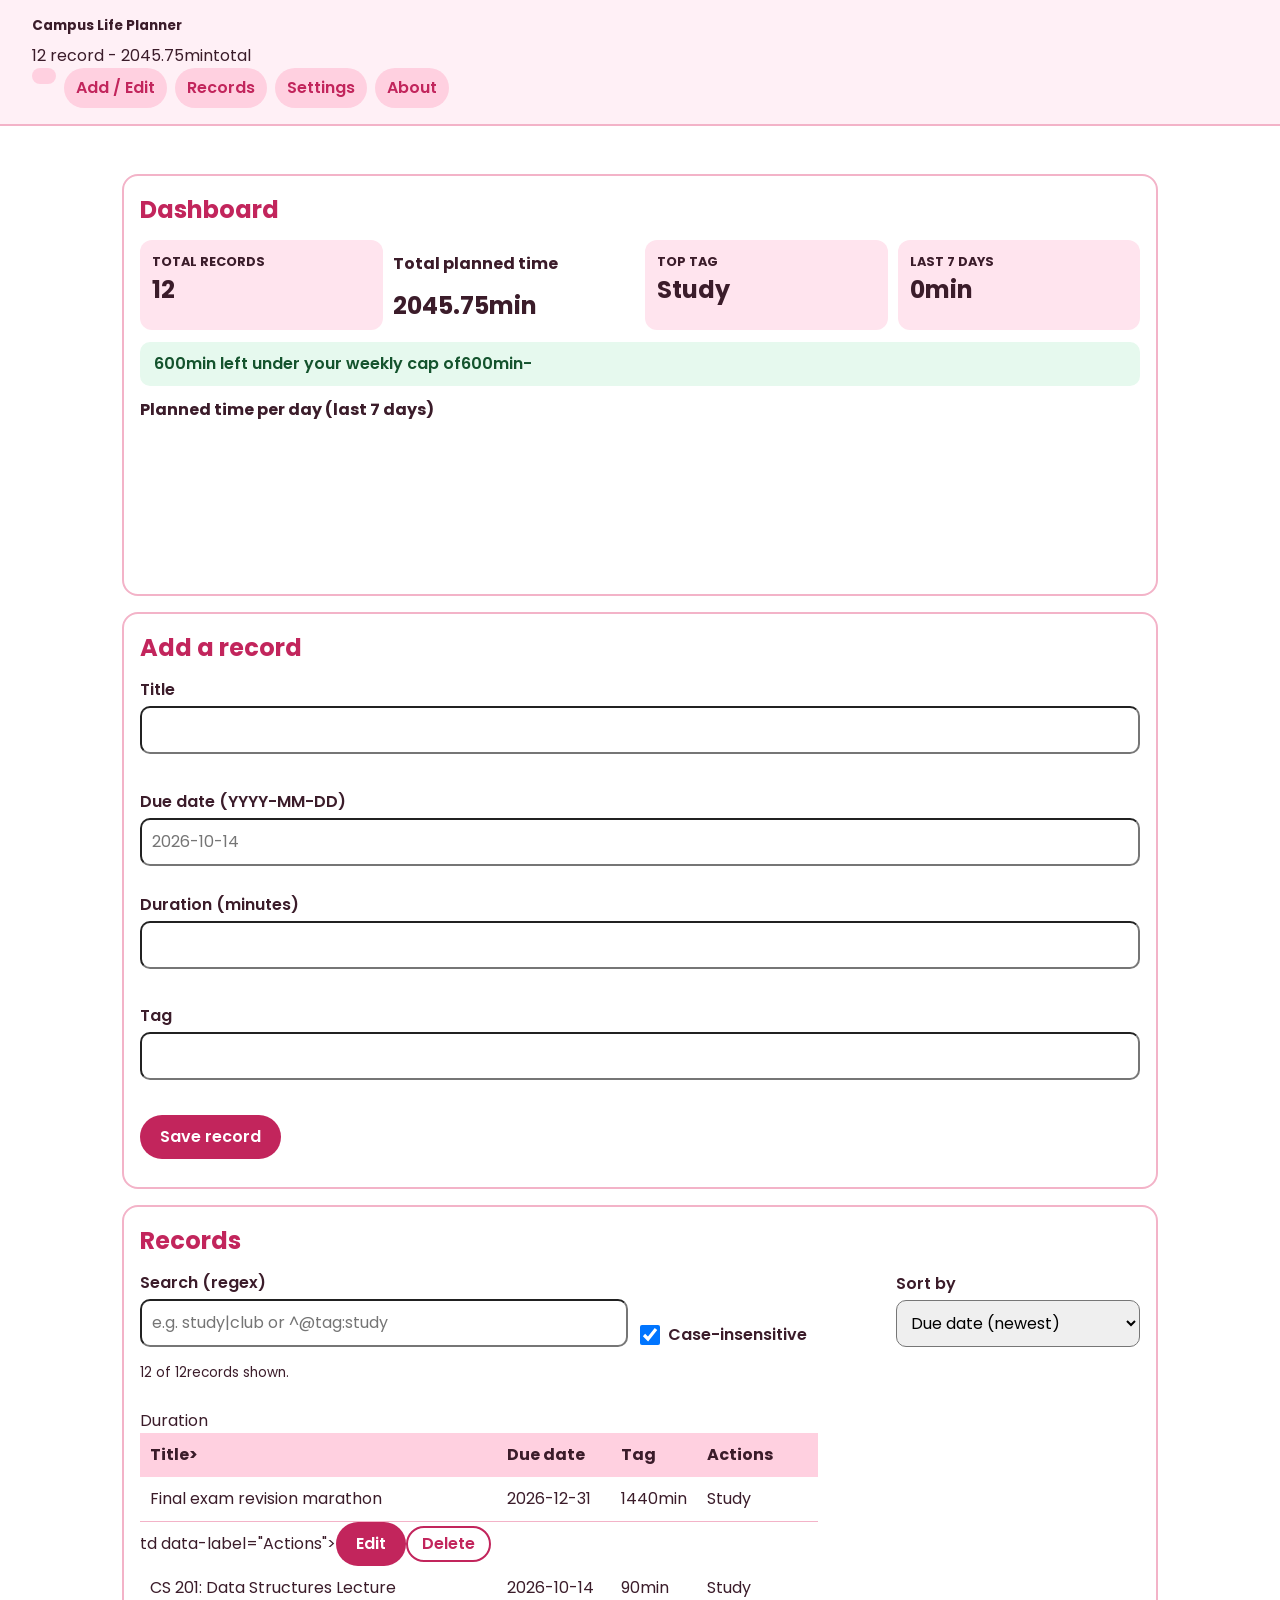
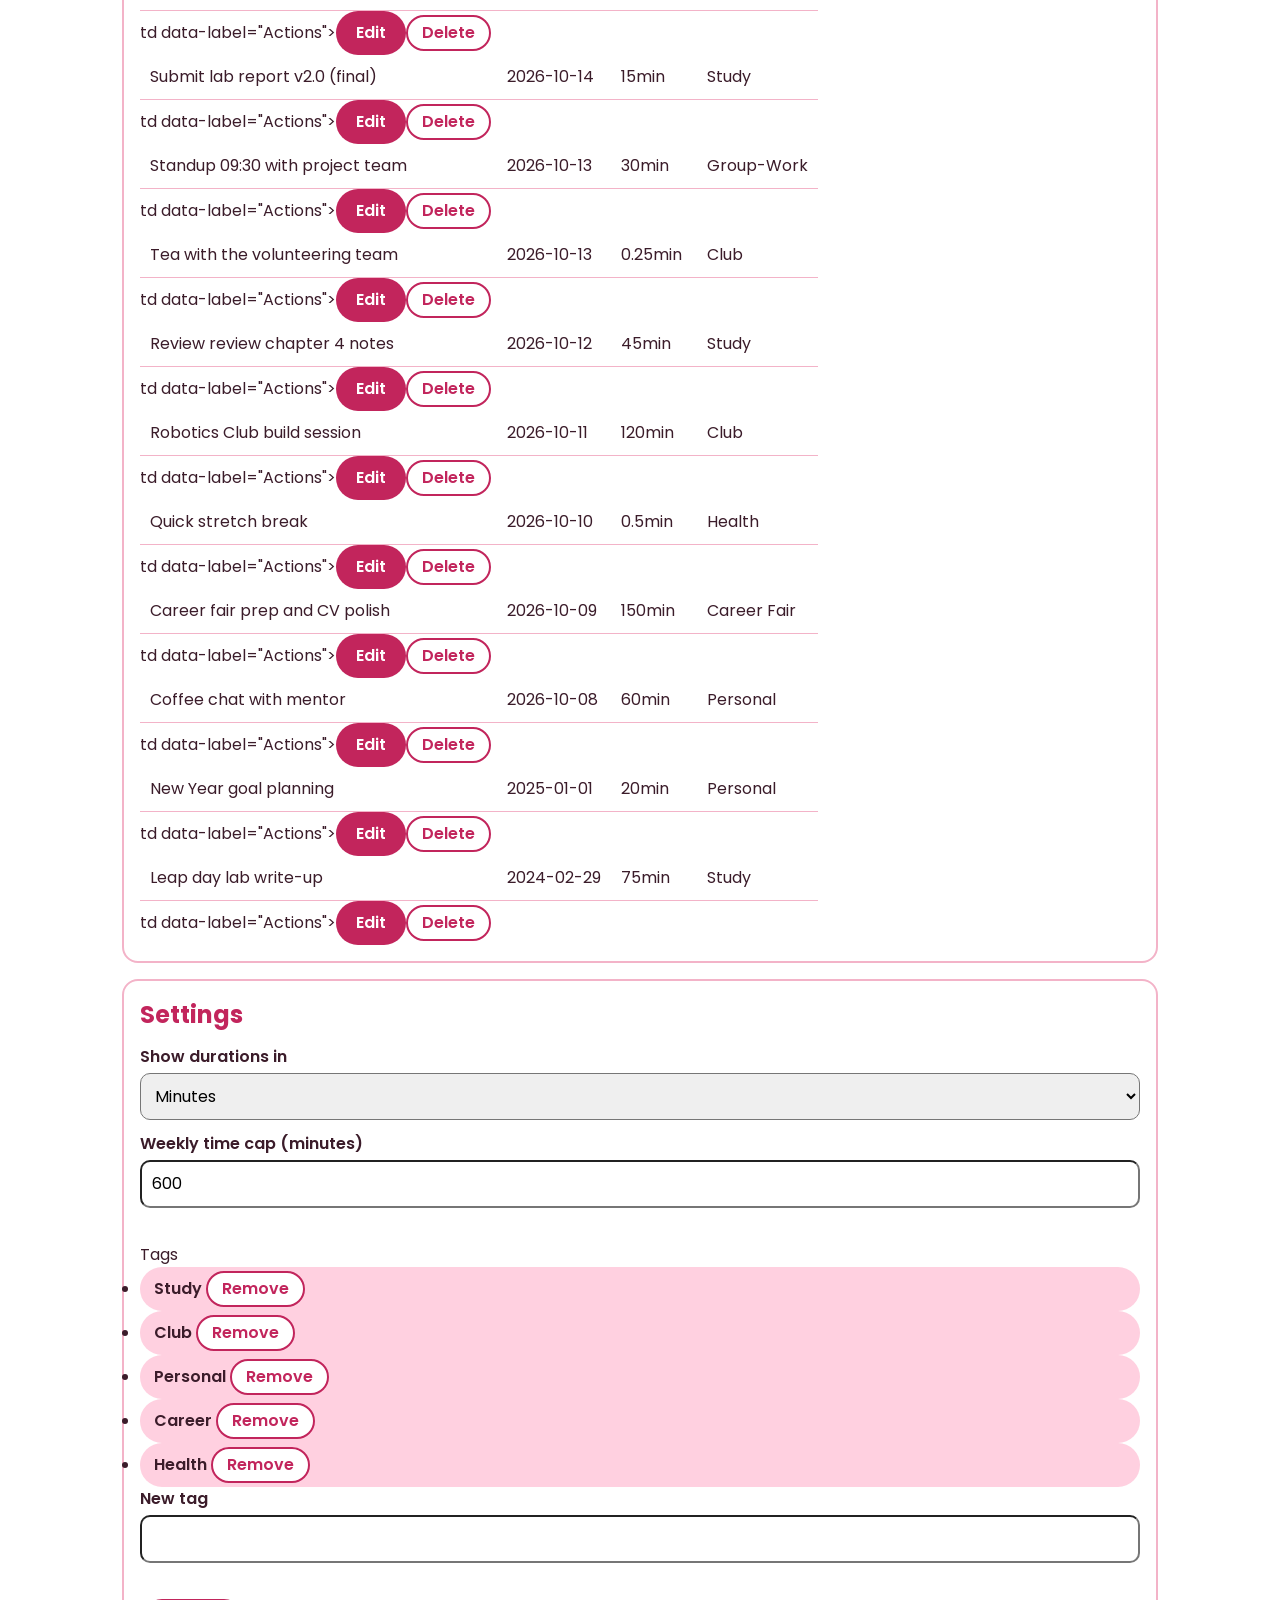
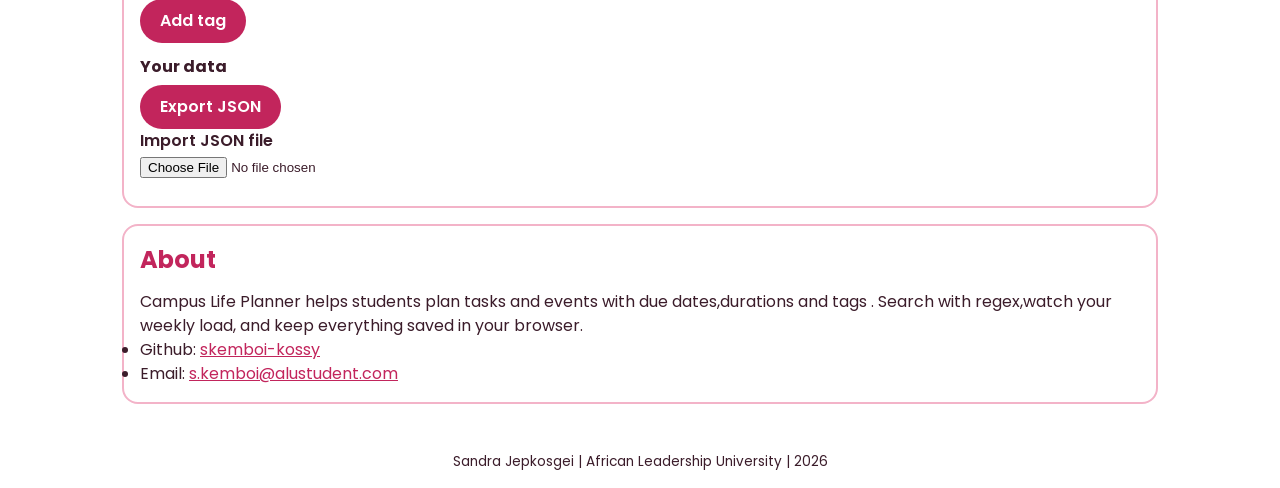
==== commit e0bb3580: "fix typos in scripts, the app run with no error" ====
--- a/index.html
+++ b/index.html
@@ -14,7 +14,7 @@
 
     <header>
       <h1>Campus Life Planner</h1>
-      <p id+="summary"></p>
+      <p id="summary"></p>
       <nav aria-label="Main">
         <ul>
           <li><a href="#dashboard"></a></li>
@@ -51,7 +51,7 @@
             <p class="error" id="title-error"></p>
           </div>
           <div class="field">
-            <label for="due-date">Due date (YYY-MM-DD)</label>
+            <label for="due-date">Due date (YYYY-MM-DD)</label>
             <input id="due-date" type="text" placeholder="2026-10-14" autocomplete="off" aria-describedby="due-date-error">
             <p class="error" id="due-date-error"></p>
           <div>
@@ -128,7 +128,7 @@
         <button type="submit" class="btn">Add tag</button>
       </form>
       <h3>Your data</h3>
-      <button type="button" class="btn" id="export btn">Export JSON</button>
+      <button type="button" class="btn" id="export-btn">Export JSON</button>
       <div class="field">
         <label for="import-file">Import JSON file</label>
         <input id="import-file" type="file" accept=".json">
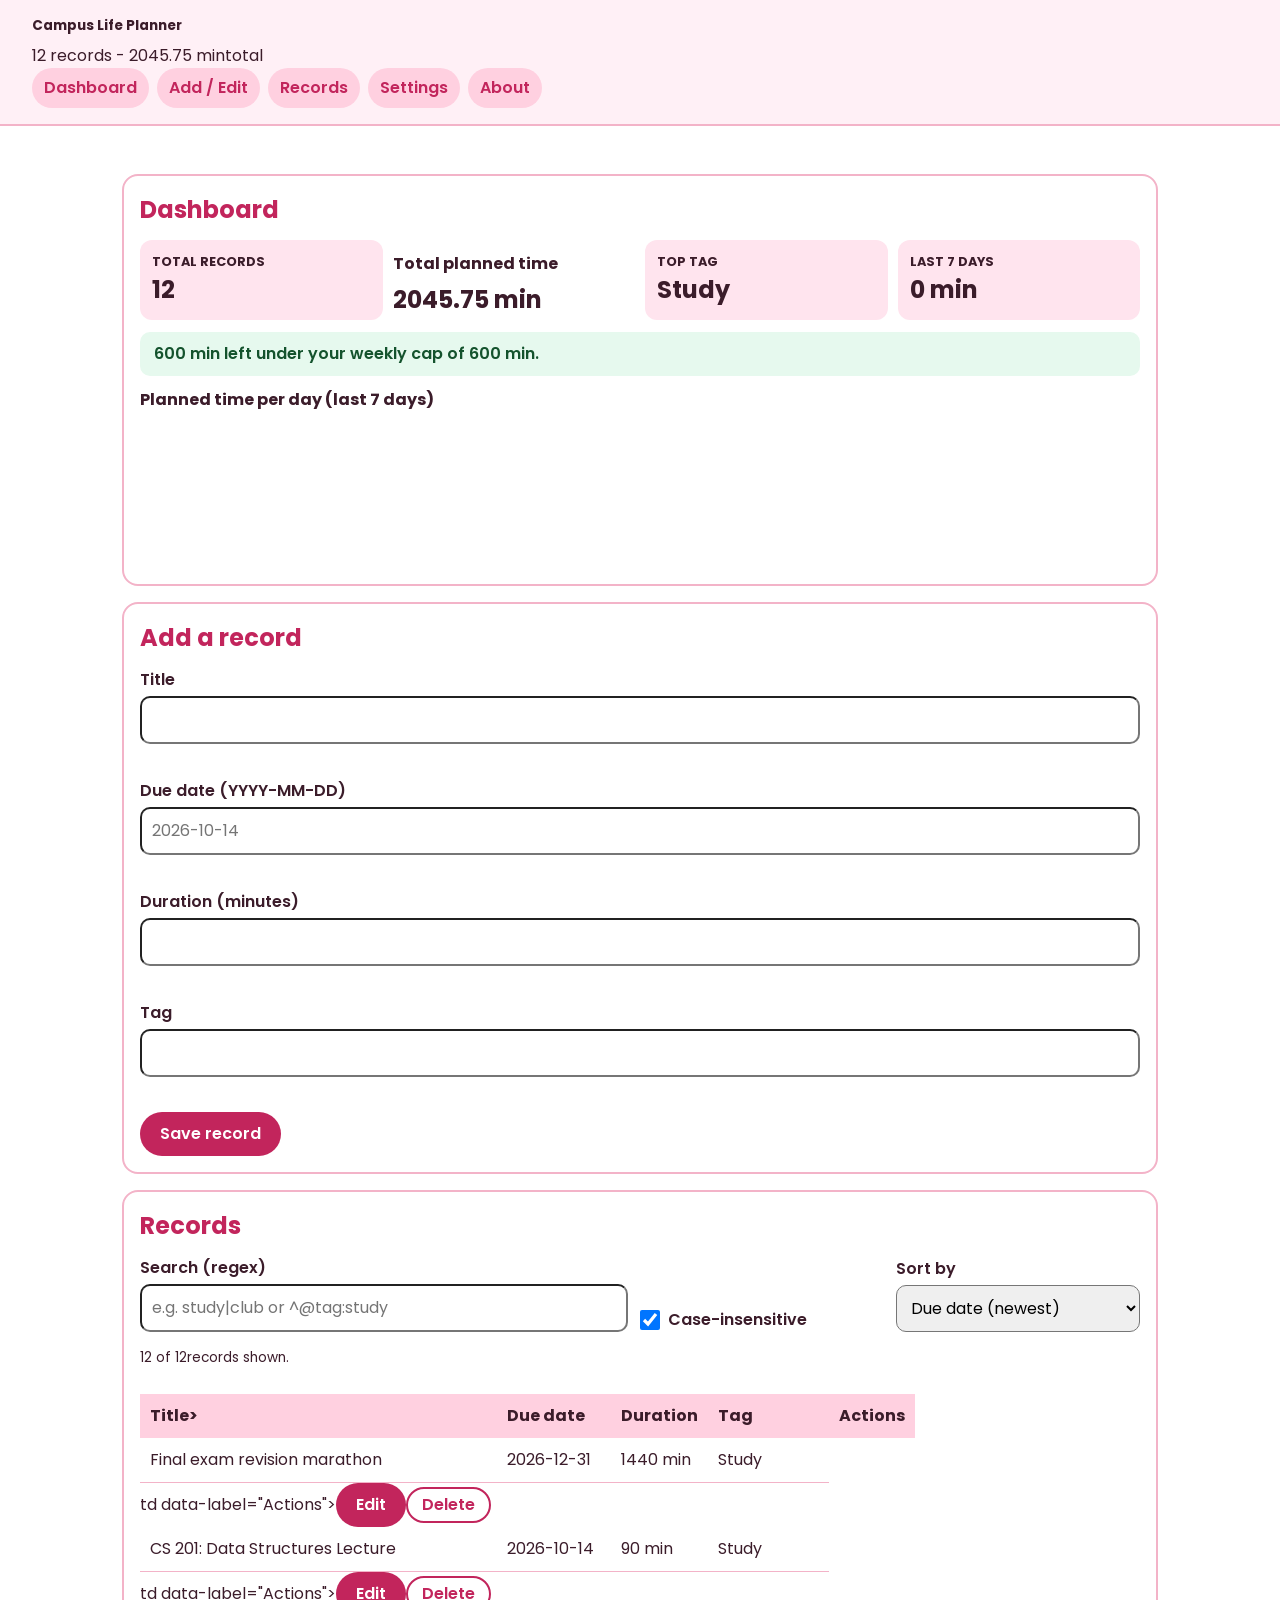
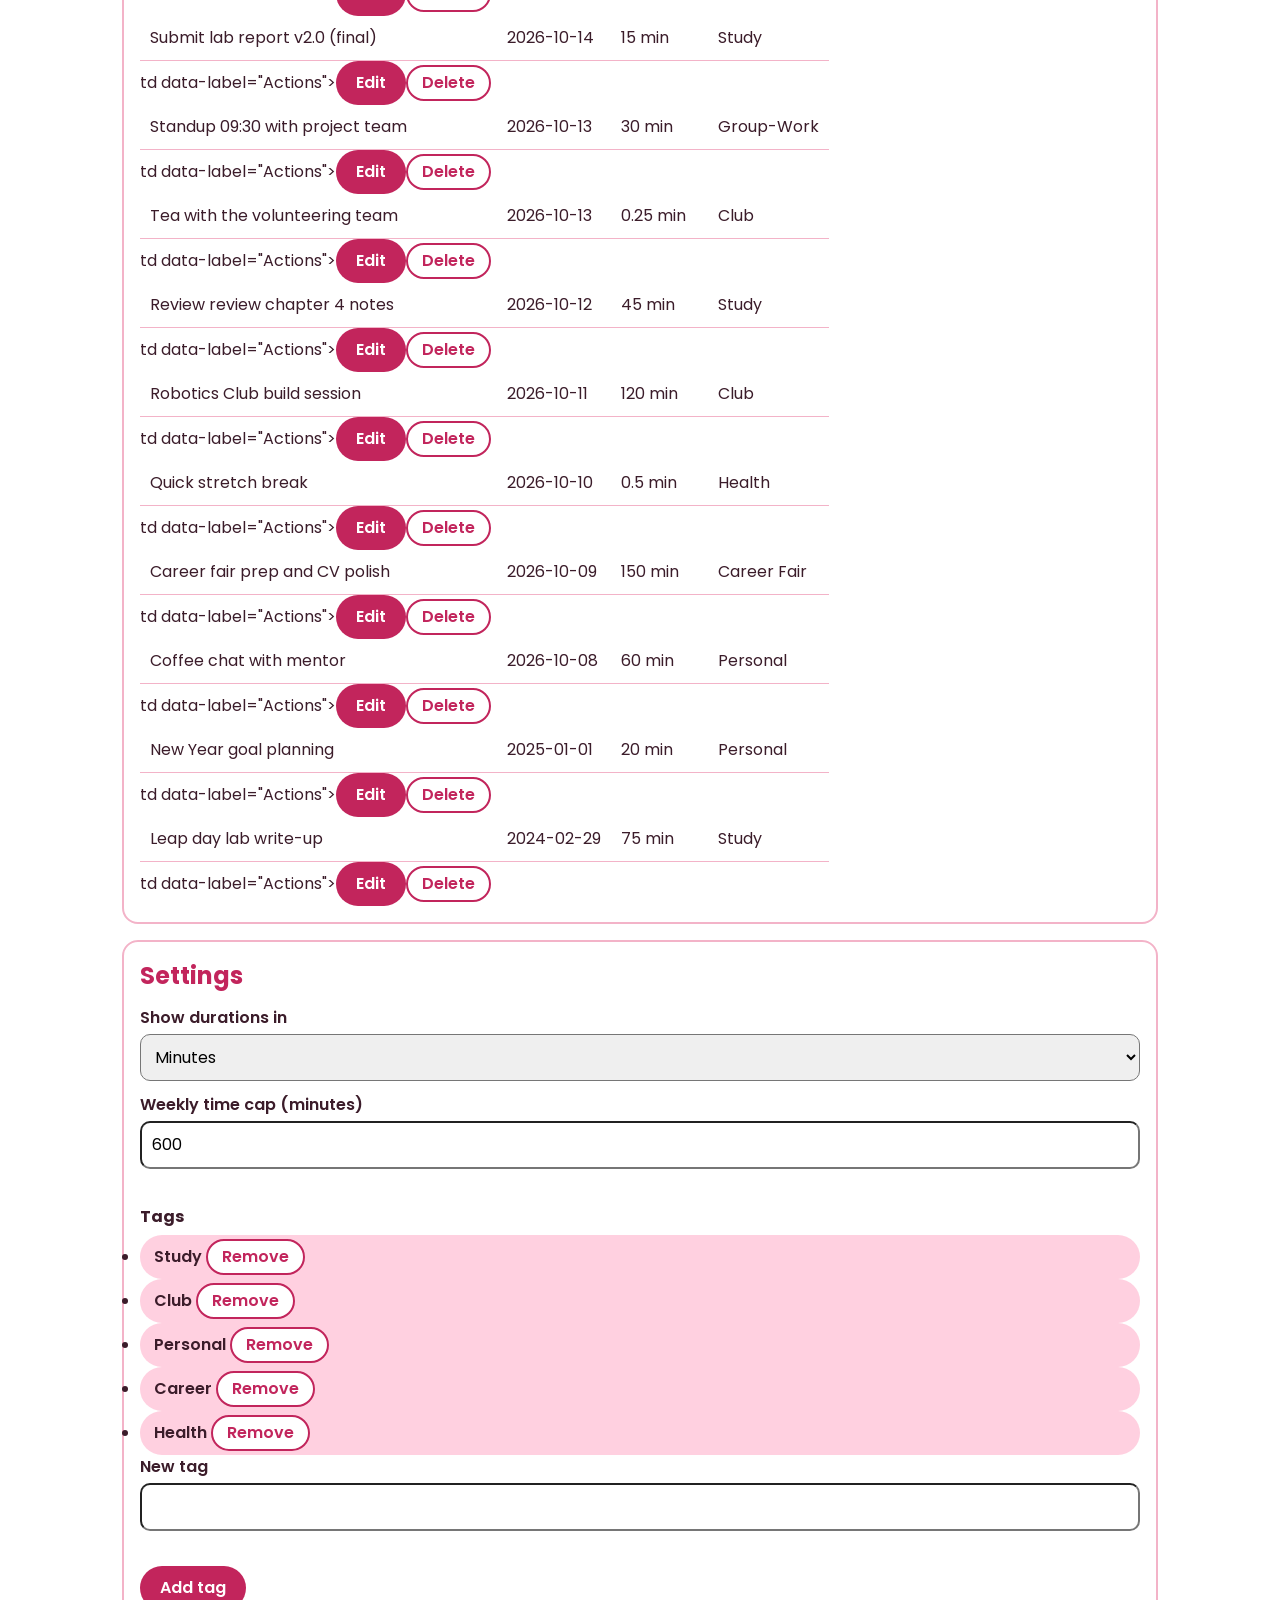
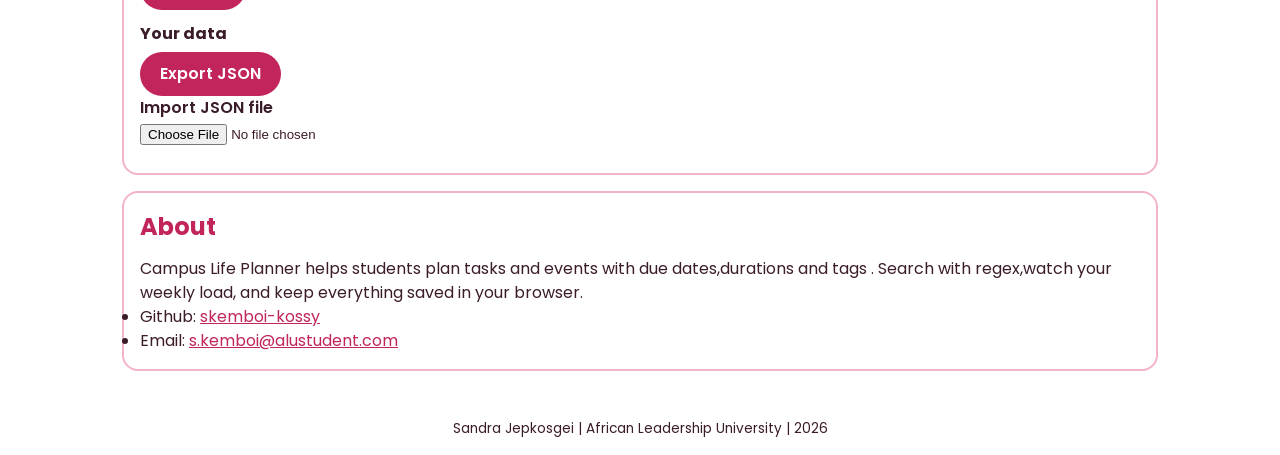
==== commit 7883d40b: "Fix HTML typos" ====
--- a/index.html
+++ b/index.html
@@ -2,7 +2,7 @@
 <html lang="en">
 <head>
   <meta charset="UTF-8">
-  <meta name="viewport" content="width=device-width", initial-scale="1">
+  <meta name="viewport" content="width=device-width, initial-scale=1">
   <meta name="description" content="Campus Life Planner:plan tasks and events with durations and tags.">
   <title>Campus Life Planner</title>
   <link rel="preconnect" href="https://fonts.googleapis.com">
@@ -17,23 +17,23 @@
       <p id="summary"></p>
       <nav aria-label="Main">
         <ul>
-          <li><a href="#dashboard"></a></li>
+          <li><a href="#dashboard">Dashboard</a></li>
           <li><a href="#add">Add / Edit</a></li>
           <li><a href="#records">Records</a></li>
-          <li><a href="#Settings">Settings</a></li>
+          <li><a href="#settings">Settings</a></li>
           <li><a href="#about">About</a></li>
         </ul>
       </nav>
     </header>
  
-    <main id="main"tabindex="-1">
+    <main id="main" tabindex="-1">
       <p id="message" role="status"></p>
 
       <section id="dashboard" aria-labelledby="dashboard-title">
         <h2 id="dashboard-title">Dashboard</h2>
         <div class="cards">
           <div class="card"><h3>Total records</h3><p class="big" id="stat-total">0</p></div>
-          <div clas="card"><h3>Total planned time<h3><p class="big" id="stat-duration">0</p></div>
+          <div clas="card"><h3>Total planned time</h3><p class="big" id="stat-duration">0</p></div>
           <div class="card"><h3>Top tag</h3><p class="big" id="stat-tag">None</p></div>
           <div class="card"><h3>Last 7 days</h3><p class="big" id="stat-week">0</p></div>
         </div>
@@ -42,19 +42,19 @@
       <div id="chart" class="chart" role="img" aria-label="Chart"></div>
       </section>
 
-      <section id="add" aria-labelledby="add title">
+      <section id="add" aria-labelledby="add-title">
         <h2 id="add-title">Add a record</h2>
-        <form id="task-form"novalidate>
+        <form id="task-form" novalidate>
           <div class="field">
             <label for="title">Title</label>
-            <input id="title" type="text"autocomplete="off" aria-describedby="title-error">
+            <input id="title" type="text" autocomplete="off" aria-describedby="title-error">
             <p class="error" id="title-error"></p>
           </div>
           <div class="field">
             <label for="due-date">Due date (YYYY-MM-DD)</label>
             <input id="due-date" type="text" placeholder="2026-10-14" autocomplete="off" aria-describedby="due-date-error">
             <p class="error" id="due-date-error"></p>
-          <div>
+          </div>
           <div class="field">
             <label for="duration">Duration (minutes)</label>
             <input id="duration" type="text" autocomplete="off" aria-describedby="duration-error">
@@ -97,7 +97,7 @@
       <p id="table-message" role="status"></p>
       <table>
         <thead>
-          <tr><th scope="col">Title></th><th scope="col">Due date</th></th scope="col">Duration</th><th scope="col">Tag</th><th scope="col">Actions</th></tr>
+          <tr><th scope="col">Title></th><th scope="col">Due date</th><th scope="col">Duration</th><th scope="col">Tag</th><th scope="col">Actions</th></tr>
         </thead>
         <tbody id="rows"></tbody>
       </table>
@@ -117,12 +117,12 @@
         <input id="cap" type="text" aria-describedby="cap-error">
         <p class="error" id="cap-error"></p>
       </div>
-      <h3></h3>Tags</h3>
+      <h3>Tags</h3>
       <ul id="tag-list" class="tag-list"></ul> 
       <form id="tag-form" novalidate>
         <div class="field">
           <label for="new-tag">New tag</label>
-          <input id="new-tag" type="text" autocomplete="off" aria-describeby="new-tag-error">
+          <input id="new-tag" type="text" autocomplete="off" aria-describedby="new-tag-error">
           <p class="error" id="new-tag-error"></p>
         </div>
         <button type="submit" class="btn">Add tag</button>
